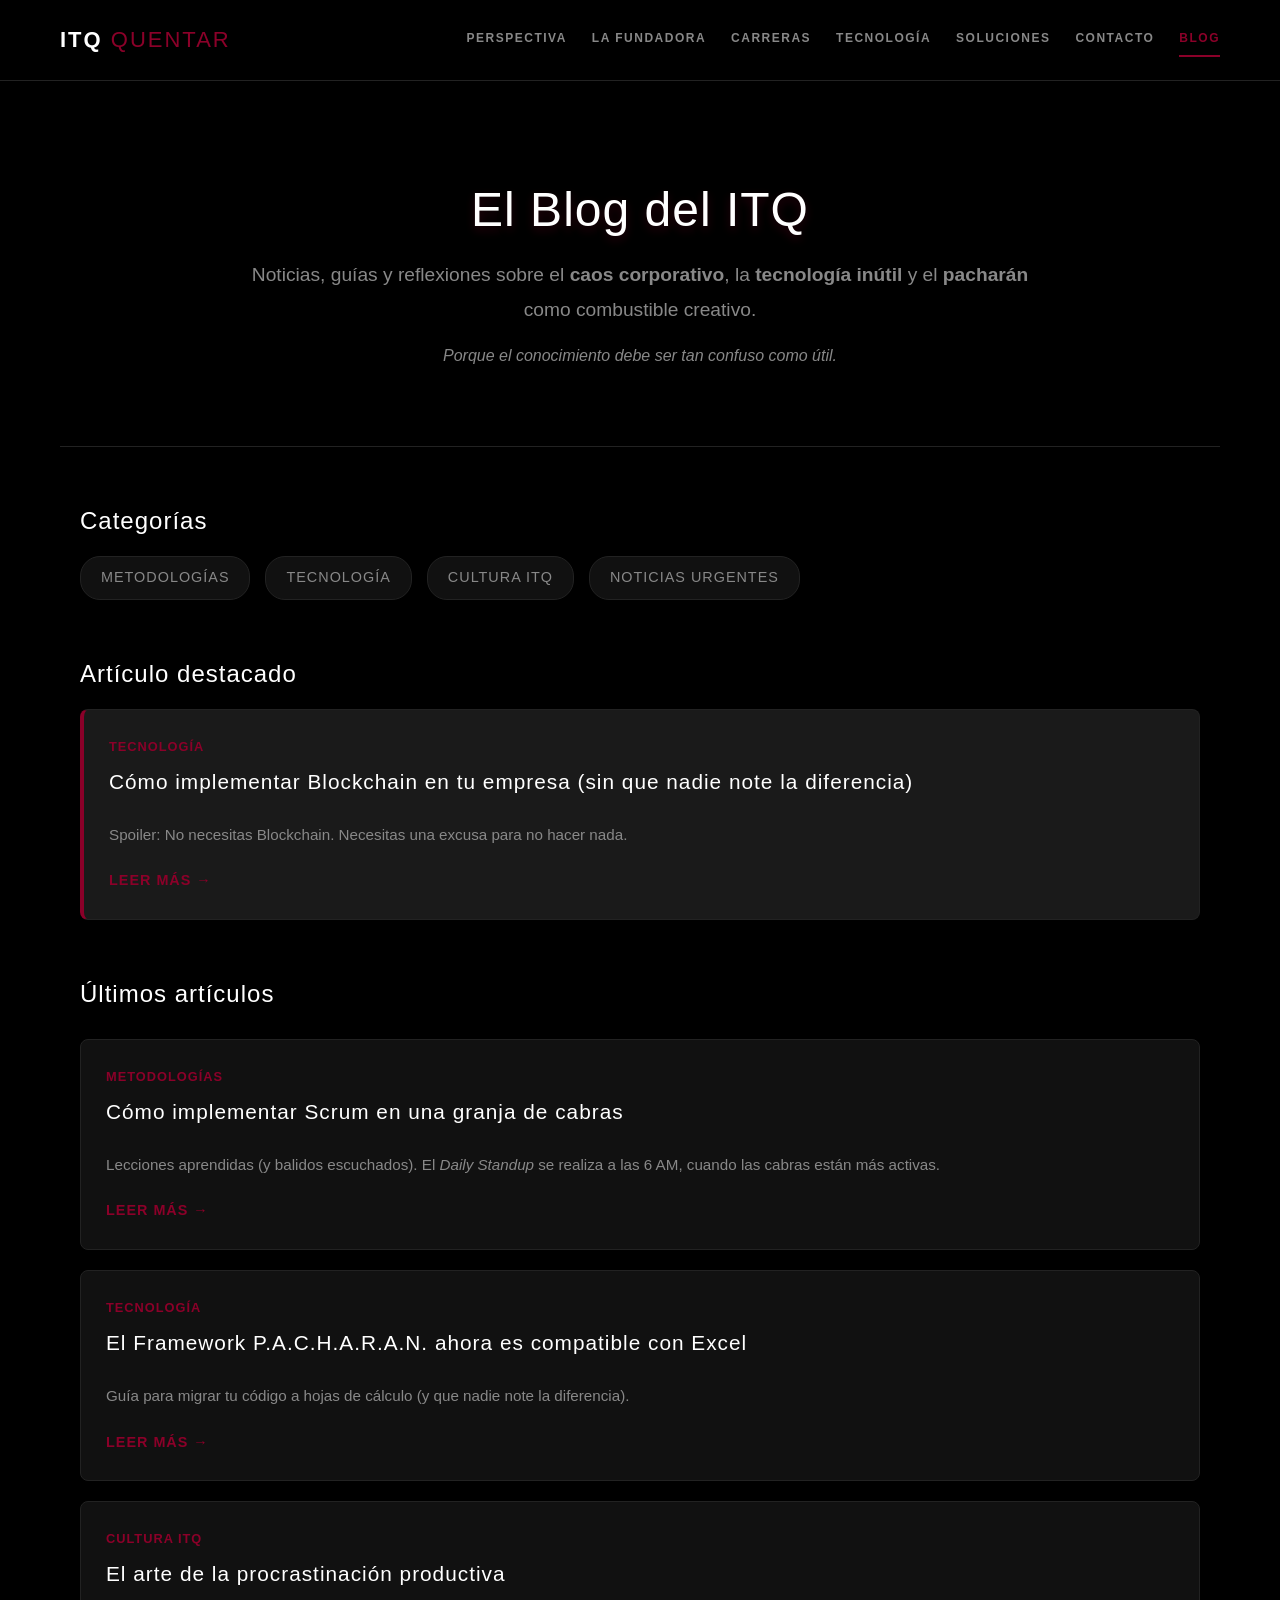
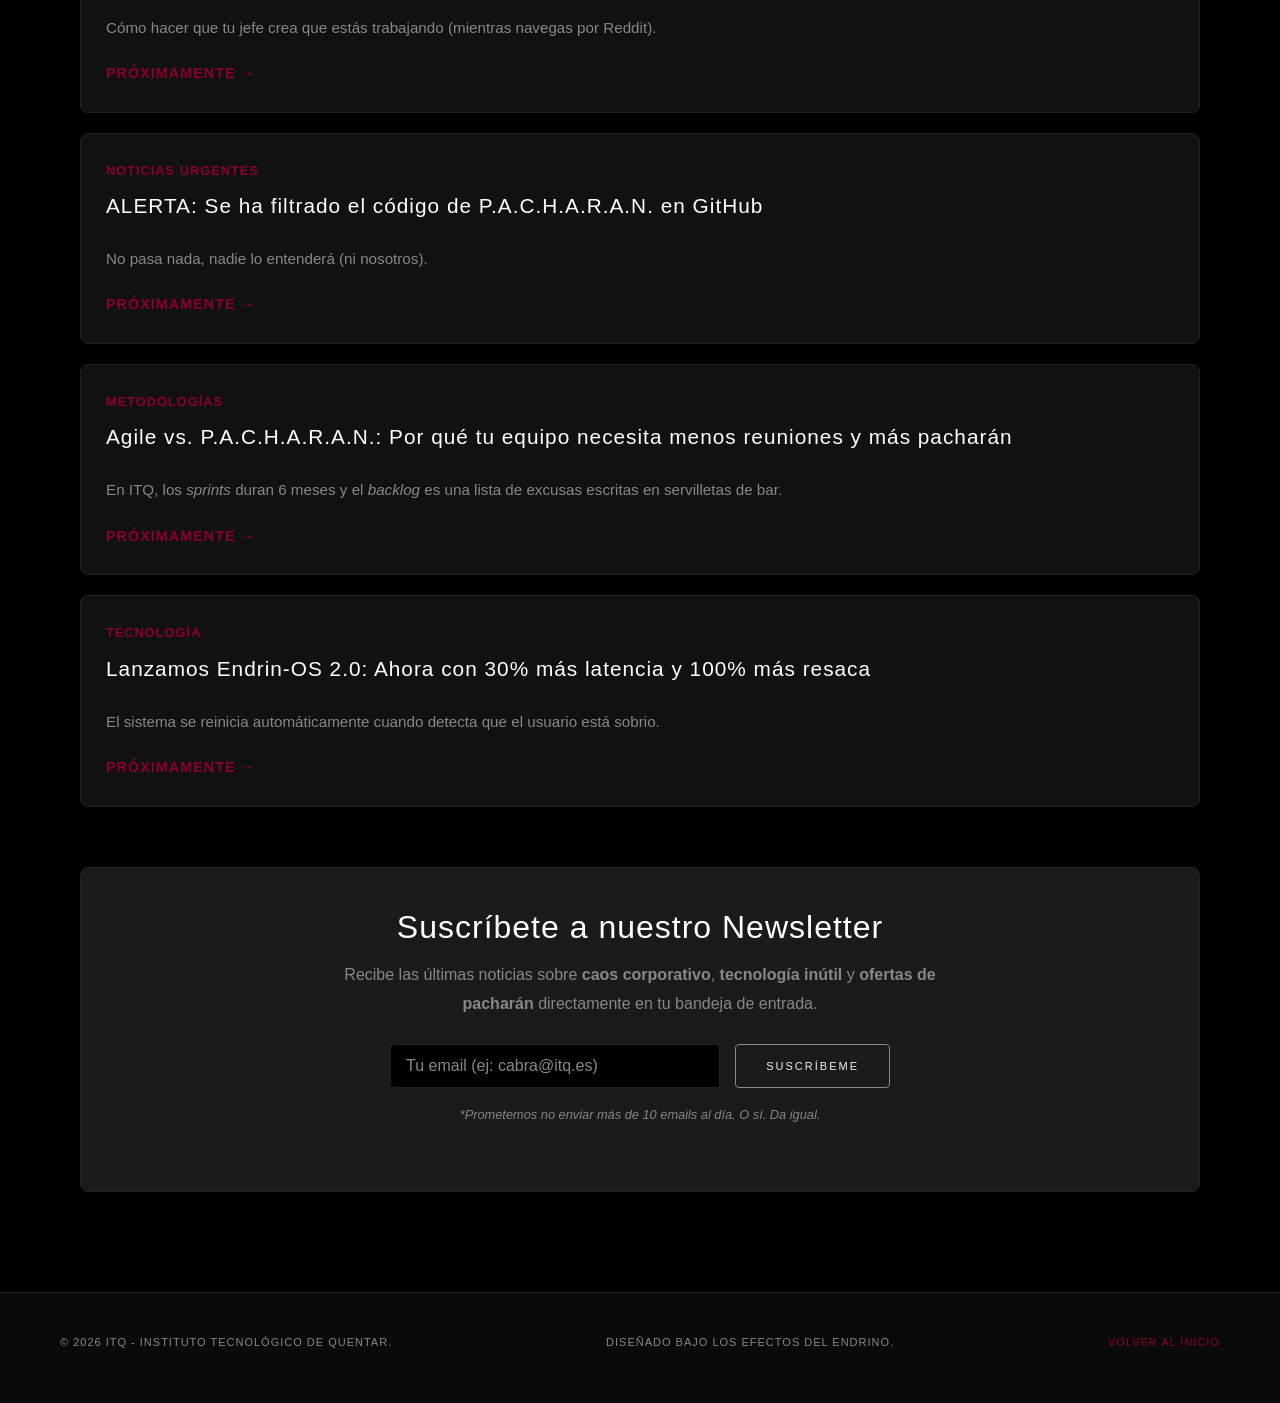
==== blog/index.html @ ee2a2b59 "v2.0: Nueva versión con blog satírico integrado - Añadida sección de blog con 3 artículos iniciales:" ====
<!DOCTYPE html>
<html lang="es">
<head>
    <meta charset="UTF-8">
    <meta name="viewport" content="width=device-width, initial-scale=1.0">
    <meta name="description" content="Blog satírico del ITQ: Noticias, guías y reflexiones sobre el caos corporativo, la tecnología inútil y el pacharán como combustible creativo.">
    <title>Blog | ITQ - Instituto Tecnológico de Quentar</title>
    <link rel="stylesheet" href="../styles/blog.css">
</head>
<body>
    <header class="blog-header">
        <a href="../index.html" class="logo">ITQ <span>Quentar</span></a>
        <nav>
            <a href="../index.html#perspectiva">Perspectiva</a>
            <a href="../index.html#fundadora">La Fundadora</a>
            <a href="../index.html#carreras">Carreras</a>
            <a href="../index.html#tecnologia">Tecnología</a>
            <a href="../index.html#soluciones">Soluciones</a>
            <a href="../index.html#contacto">Contacto</a>
            <a href="index.html" class="active">Blog</a>
        </nav>
    </header>

    <main class="blog-main">
        <div class="blog-hero">
            <h1>El Blog del ITQ</h1>
            <p>Noticias, guías y reflexiones sobre el <strong>caos corporativo</strong>, la <strong>tecnología inútil</strong> y el <strong>pacharán</strong> como combustible creativo.</p>
            <p class="hero-subtitle">Porque el conocimiento debe ser tan confuso como útil.</p>
        </div>

        <div class="blog-categories">
            <h2>Categorías</h2>
            <div class="category-tags">
                <a href="#metodologias" class="category-tag">Metodologías</a>
                <a href="#tecnologia" class="category-tag">Tecnología</a>
                <a href="#cultura" class="category-tag">Cultura ITQ</a>
                <a href="#noticias" class="category-tag">Noticias Urgentes</a>
            </div>
        </div>

        <div class="featured-article">
            <h2>Artículo destacado</h2>
            <div class="article-card featured">
                <a href="blockchain.html">
                    <div class="article-card-content">
                        <span class="category">Tecnología</span>
                        <h3>Cómo implementar Blockchain en tu empresa (sin que nadie note la diferencia)</h3>
                        <p>Spoiler: No necesitas Blockchain. Necesitas una excusa para no hacer nada.</p>
                        <span class="read-more">Leer más →</span>
                    </div>
                </a>
            </div>
        </div>

        <div class="articles-grid">
            <h2>Últimos artículos</h2>
            
            <div class="article-card">
                <a href="scrum-cabras.html">
                    <div class="article-card-content">
                        <span class="category">Metodologías</span>
                        <h3>Cómo implementar Scrum en una granja de cabras</h3>
                        <p>Lecciones aprendidas (y balidos escuchados). El <em>Daily Standup</em> se realiza a las 6 AM, cuando las cabras están más activas.</p>
                        <span class="read-more">Leer más →</span>
                    </div>
                </a>
            </div>

            <div class="article-card">
                <a href="pacharan-framework.html">
                    <div class="article-card-content">
                        <span class="category">Tecnología</span>
                        <h3>El Framework P.A.C.H.A.R.A.N. ahora es compatible con Excel</h3>
                        <p>Guía para migrar tu código a hojas de cálculo (y que nadie note la diferencia).</p>
                        <span class="read-more">Leer más →</span>
                    </div>
                </a>
            </div>

            <div class="article-card">
                <a href="#">
                    <div class="article-card-content">
                        <span class="category">Cultura ITQ</span>
                        <h3>El arte de la procrastinación productiva</h3>
                        <p>Cómo hacer que tu jefe crea que estás trabajando (mientras navegas por Reddit).</p>
                        <span class="read-more">Próximamente →</span>
                    </div>
                </a>
            </div>

            <div class="article-card">
                <a href="#">
                    <div class="article-card-content">
                        <span class="category">Noticias Urgentes</span>
                        <h3>ALERTA: Se ha filtrado el código de P.A.C.H.A.R.A.N. en GitHub</h3>
                        <p>No pasa nada, nadie lo entenderá (ni nosotros).</p>
                        <span class="read-more">Próximamente →</span>
                    </div>
                </a>
            </div>

            <div class="article-card">
                <a href="#">
                    <div class="article-card-content">
                        <span class="category">Metodologías</span>
                        <h3>Agile vs. P.A.C.H.A.R.A.N.: Por qué tu equipo necesita menos reuniones y más pacharán</h3>
                        <p>En ITQ, los <em>sprints</em> duran 6 meses y el <em>backlog</em> es una lista de excusas escritas en servilletas de bar.</p>
                        <span class="read-more">Próximamente →</span>
                    </div>
                </a>
            </div>

            <div class="article-card">
                <a href="#">
                    <div class="article-card-content">
                        <span class="category">Tecnología</span>
                        <h3>Lanzamos Endrin-OS 2.0: Ahora con 30% más latencia y 100% más resaca</h3>
                        <p>El sistema se reinicia automáticamente cuando detecta que el usuario está sobrio.</p>
                        <span class="read-more">Próximamente →</span>
                    </div>
                </a>
            </div>
        </div>

        <div class="newsletter">
            <h2>Suscríbete a nuestro Newsletter</h2>
            <p>Recibe las últimas noticias sobre <strong>caos corporativo</strong>, <strong>tecnología inútil</strong> y <strong>ofertas de pacharán</strong> directamente en tu bandeja de entrada.</p>
            <form onsubmit="event.preventDefault(); alert('¡Gracias por suscribirte! Tu email ha sido vendido a 3 empresas de spam.')">
                <input type="email" placeholder="Tu email (ej: cabra@itq.es)" required>
                <button type="submit" class="btn">Suscríbeme</button>
            </form>
            <p class="newsletter-disclaimer">*Prometemos no enviar más de 10 emails al día. O sí. Da igual.</p>
        </div>
    </main>

    <footer class="blog-footer">
        <div>&copy; 2026 ITQ - Instituto Tecnológico de Quentar.</div>
        <div>Diseñado bajo los efectos del endrino.</div>
        <div><a href="../index.html">Volver al inicio</a></div>
    </footer>
</body>
</html>
---- styles/blog.css ----
/* ============================================
   ITQ Blog Styles - Instituto Tecnológico de Quentar
   ============================================ */

/* CSS Variables */
:root {
    --pacharan-red: #8b0029;
    --bg-black: #000000;
    --bg-darker: #0a0a0a;
    --bg-card: #111111;
    --bg-light-card: #1a1a1a;
    --text-light: #f0f0f0;
    --text-muted: #888888;
    --text-bright: #ffffff;
    --border-color: #222222;
    --border-light: #333333;
    --hover-red: #a00030;
    --shadow-color: rgba(139, 0, 41, 0.3);
    --transition-speed: 0.3s;
}

/* Reset and Base */
* {
    box-sizing: border-box;
    margin: 0;
    padding: 0;
}

html {
    scroll-behavior: smooth;
}

body {
    font-family: 'Helvetica Neue', Helvetica, Arial, sans-serif;
    background-color: var(--bg-black);
    color: var(--text-light);
    line-height: 1.8;
    min-height: 100vh;
}

/* Typography */
h1, h2, h3, h4, h5, h6 {
    font-weight: 300;
    letter-spacing: 1px;
    margin-bottom: 1rem;
    line-height: 1.2;
}

h1 { font-size: 2.5rem; }
h2 { font-size: 2rem; }
h3 { font-size: 1.5rem; }
h4 { font-size: 1.2rem; }

p {
    margin-bottom: 1.5rem;
    color: var(--text-muted);
}

a {
    color: var(--pacharan-red);
    text-decoration: none;
    transition: color var(--transition-speed);
}

a:hover {
    color: var(--hover-red);
}

/* ============================================
   Header
   ============================================ */
.blog-header {
    display: flex;
    justify-content: space-between;
    align-items: center;
    padding: 20px 60px;
    position: sticky;
    top: 0;
    background: rgba(0, 0, 0, 0.95);
    z-index: 1000;
    border-bottom: 1px solid var(--border-color);
    backdrop-filter: blur(10px);
}

.logo {
    font-size: 22px;
    font-weight: 700;
    letter-spacing: 2px;
    color: #fff;
    text-transform: uppercase;
    text-decoration: none;
}

.logo span {
    color: var(--pacharan-red);
    font-weight: 300;
}

.blog-header nav {
    display: flex;
    gap: 25px;
    flex-wrap: wrap;
}

.blog-header nav a {
    color: var(--text-muted);
    font-size: 12px;
    text-transform: uppercase;
    letter-spacing: 1.5px;
    font-weight: 600;
    transition: color var(--transition-speed);
    padding: 5px 0;
    position: relative;
}

.blog-header nav a:hover {
    color: var(--pacharan-red);
}

.blog-header nav a.active {
    color: var(--pacharan-red);
    border-bottom: 2px solid var(--pacharan-red);
}

/* ============================================
   Main Content
   ============================================ */
.blog-main {
    max-width: 1200px;
    margin: 0 auto;
    padding: 40px 20px;
}

/* Blog Hero */
.blog-hero {
    text-align: center;
    padding: 60px 20px;
    border-bottom: 1px solid var(--border-color);
    margin-bottom: 60px;
}

.blog-hero h1 {
    font-size: 3rem;
    color: var(--text-bright);
    margin-bottom: 20px;
    font-weight: 200;
    text-shadow: 0px 4px 10px var(--shadow-color);
}

.blog-hero p {
    font-size: 1.2rem;
    max-width: 800px;
    margin: 0 auto 15px;
    color: var(--text-muted);
}

.hero-subtitle {
    font-style: italic;
    color: var(--text-muted);
    font-size: 1rem !important;
}

/* Categories */
.blog-categories {
    margin-bottom: 60px;
    padding: 0 20px;
}

.blog-categories h2 {
    font-size: 1.5rem;
    margin-bottom: 20px;
    color: var(--text-bright);
}

.category-tags {
    display: flex;
    gap: 15px;
    flex-wrap: wrap;
}

.category-tag {
    display: inline-block;
    padding: 8px 20px;
    background: var(--bg-card);
    border: 1px solid var(--border-color);
    border-radius: 20px;
    color: var(--text-muted);
    font-size: 0.9rem;
    text-transform: uppercase;
    letter-spacing: 1px;
    transition: all var(--transition-speed);
}

.category-tag:hover {
    background: var(--pacharan-red);
    color: var(--text-bright);
    border-color: var(--pacharan-red);
}

/* Featured Article */
.featured-article {
    margin-bottom: 60px;
    padding: 0 20px;
}

.featured-article h2 {
    font-size: 1.5rem;
    margin-bottom: 20px;
    color: var(--text-bright);
}

/* Articles Grid */
.articles-grid {
    padding: 0 20px;
    margin-bottom: 60px;
}

.articles-grid h2 {
    font-size: 1.5rem;
    margin-bottom: 30px;
    color: var(--text-bright);
}

.article-card {
    background: var(--bg-card);
    border: 1px solid var(--border-color);
    border-radius: 8px;
    padding: 25px;
    margin-bottom: 20px;
    transition: all var(--transition-speed);
}

.article-card:hover {
    border-color: var(--pacharan-red);
    box-shadow: 0 5px 20px var(--shadow-color);
    transform: translateY(-3px);
}

.article-card.featured {
    border-left: 4px solid var(--pacharan-red);
    background: var(--bg-light-card);
}

.article-card-content {
    display: flex;
    flex-direction: column;
    gap: 10px;
}

.article-card-content .category {
    font-size: 0.8rem;
    text-transform: uppercase;
    letter-spacing: 1px;
    color: var(--pacharan-red);
    font-weight: 600;
}

.article-card-content h3 {
    color: var(--text-bright);
    font-size: 1.3rem;
    line-height: 1.3;
}

.article-card-content p {
    font-size: 0.95rem;
    color: var(--text-muted);
    margin-bottom: 0;
}

.read-more {
    color: var(--pacharan-red);
    font-size: 0.9rem;
    font-weight: 600;
    text-transform: uppercase;
    letter-spacing: 1px;
    align-self: flex-start;
    margin-top: 10px;
}

/* ============================================
   Single Article Page
   ============================================ */
.blog-article {
    max-width: 800px;
    margin: 0 auto;
    padding: 0 20px;
}

.article-meta {
    display: flex;
    gap: 20px;
    margin-bottom: 20px;
    font-size: 0.9rem;
    color: var(--text-muted);
}

.article-meta .category {
    color: var(--pacharan-red);
    text-transform: uppercase;
    letter-spacing: 1px;
    font-weight: 600;
}

.article-article h1 {
    font-size: 2.2rem;
    color: var(--text-bright);
    margin-bottom: 15px;
    line-height: 1.2;
}

.subtitle {
    font-size: 1.2rem;
    color: var(--text-muted);
    font-style: italic;
    margin-bottom: 30px;
}

.article-image {
    width: 100%;
    max-height: 400px;
    object-fit: cover;
    border-radius: 8px;
    border: 1px solid var(--border-color);
    margin-bottom: 30px;
    box-shadow: 0 5px 15px var(--shadow-color);
}

.article-content {
    margin-bottom: 40px;
}

.article-content h2 {
    color: var(--text-bright);
    font-size: 1.6rem;
    margin: 30px 0 15px;
    padding-bottom: 10px;
    border-bottom: 1px solid var(--border-light);
}

.article-content h3 {
    color: var(--text-bright);
    font-size: 1.3rem;
    margin: 25px 0 10px;
}

.article-content p {
    margin-bottom: 1.5rem;
}

/* Lists */
.article-content ul,
.article-content ol {
    margin-bottom: 1.5rem;
    padding-left: 20px;
}

.article-content li {
    margin-bottom: 0.5rem;
    color: var(--text-muted);
}

.checklist li {
    position: relative;
    padding-left: 25px;
}

.checklist li::before {
    content: "✓";
    color: var(--pacharan-red);
    position: absolute;
    left: 0;
    font-weight: bold;
}

.result-list li {
    position: relative;
    padding-left: 25px;
}

.result-list li::before {
    content: "✓";
    color: #4CAF50;
    position: absolute;
    left: 0;
    font-weight: bold;
}

/* Code Blocks */
.code-block {
    background: var(--bg-darker);
    border: 1px solid var(--border-color);
    border-radius: 8px;
    padding: 20px;
    margin: 20px 0;
    overflow-x: auto;
    font-family: 'Courier New', monospace;
    font-size: 0.9rem;
    line-height: 1.6;
}

.code-block pre {
    margin: 0;
    white-space: pre-wrap;
    word-wrap: break-word;
}

.code-block code {
    color: #e0e0e0;
}

/* Excel Table */
.excel-table {
    width: 100%;
    border-collapse: collapse;
    margin: 15px 0;
    font-family: 'Courier New', monospace;
}

.excel-table th,
.excel-table td {
    border: 1px solid var(--border-color);
    padding: 8px 12px;
    text-align: left;
}

.excel-table th {
    background: var(--bg-light-card);
    color: var(--text-bright);
    font-weight: 600;
}

.excel-table td {
    color: var(--text-muted);
}

/* Alert Box */
.alert {
    background: rgba(139, 0, 41, 0.1);
    border-left: 4px solid var(--pacharan-red);
    padding: 15px;
    margin: 20px 0;
    border-radius: 0 8px 8px 0;
    font-size: 0.95rem;
}

.alert strong {
    color: var(--pacharan-red);
}

/* Testimonial */
.testimonial {
    background: var(--bg-light-card);
    border-left: 4px solid var(--pacharan-red);
    padding: 20px;
    margin: 30px 0;
    border-radius: 0 8px 8px 0;
    font-style: italic;
    color: var(--text-muted);
}

.testimonial p {
    margin-bottom: 10px;
}

.testimonial footer {
    font-style: normal;
    font-size: 0.9rem;
    color: var(--text-muted);
    text-align: right;
}

/* Tags */
.article-tags {
    display: flex;
    gap: 10px;
    flex-wrap: wrap;
    margin: 30px 0;
}

.tag {
    display: inline-block;
    padding: 5px 12px;
    background: var(--bg-card);
    border: 1px solid var(--border-color);
    border-radius: 15px;
    color: var(--text-muted);
    font-size: 0.8rem;
    text-transform: uppercase;
    letter-spacing: 0.5px;
    transition: all var(--transition-speed);
}

.tag:hover {
    background: var(--pacharan-red);
    color: var(--text-bright);
    border-color: var(--pacharan-red);
}

/* Article Actions */
.article-actions {
    display: flex;
    gap: 15px;
    margin: 30px 0;
    padding: 20px 0;
    border-top: 1px solid var(--border-color);
    border-bottom: 1px solid var(--border-color);
}

/* Related Articles */
.related-articles {
    margin-top: 50px;
    padding-top: 30px;
    border-top: 1px solid var(--border-color);
}

.related-articles h3 {
    color: var(--text-bright);
    margin-bottom: 20px;
    font-size: 1.3rem;
}

/* ============================================
   Special Components
   ============================================ */

/* Team Grid */
.team-grid {
    display: grid;
    grid-template-columns: repeat(auto-fit, minmax(250px, 1fr));
    gap: 20px;
    margin: 25px 0;
}

.team-role {
    background: var(--bg-light-card);
    border: 1px solid var(--border-color);
    border-radius: 8px;
    padding: 20px;
    text-align: center;
}

.team-role h3 {
    color: var(--pacharan-red);
    margin-bottom: 10px;
    font-size: 1.2rem;
}

/* Event Card */
.event-card {
    background: var(--bg-light-card);
    border-left: 4px solid var(--pacharan-red);
    padding: 20px;
    margin: 20px 0;
    border-radius: 0 8px 8px 0;
}

.event-card h3 {
    color: var(--text-bright);
    margin-bottom: 10px;
}

.event-card p {
    margin-bottom: 5px;
}

/* Metrics Grid */
.metrics-grid {
    display: grid;
    grid-template-columns: repeat(auto-fit, minmax(200px, 1fr));
    gap: 20px;
    margin: 25px 0;
}

.metric {
    background: var(--bg-light-card);
    border: 1px solid var(--border-color);
    border-radius: 8px;
    padding: 20px;
    text-align: center;
}

.metric-value {
    display: block;
    font-size: 2.5rem;
    font-weight: 700;
    color: var(--pacharan-red);
    margin-bottom: 5px;
}

.metric-label {
    font-size: 0.9rem;
    color: var(--text-muted);
}

/* Step */
.step {
    background: var(--bg-light-card);
    border-left: 4px solid var(--pacharan-red);
    padding: 20px;
    margin: 20px 0;
    border-radius: 0 8px 8px 0;
}

.step h3 {
    color: var(--text-bright);
    margin-bottom: 10px;
}

/* Requirements Box */
.requirements-box {
    background: var(--bg-light-card);
    border: 1px solid var(--border-color);
    border-radius: 8px;
    padding: 20px;
    margin: 20px 0;
}

.requirements-box p {
    margin-bottom: 8px;
}

.requirements-box strong {
    color: var(--text-bright);
}

/* Benefits Grid */
.benefits-grid {
    display: grid;
    grid-template-columns: repeat(auto-fit, minmax(250px, 1fr));
    gap: 20px;
    margin: 25px 0;
}

.benefit {
    display: flex;
    align-items: flex-start;
    gap: 15px;
    padding: 15px;
    background: var(--bg-light-card);
    border-radius: 8px;
    border: 1px solid var(--border-color);
}

.benefit-icon {
    font-size: 1.5rem;
}

.benefit p {
    margin-bottom: 0;
    flex: 1;
}

/* Newsletter */
.newsletter {
    background: var(--bg-light-card);
    border: 1px solid var(--border-color);
    border-radius: 8px;
    padding: 40px;
    text-align: center;
    margin: 60px 20px;
}

.newsletter h2 {
    color: var(--text-bright);
    margin-bottom: 15px;
}

.newsletter p {
    max-width: 600px;
    margin: 0 auto 25px;
}

.newsletter form {
    display: flex;
    gap: 15px;
    max-width: 500px;
    margin: 0 auto;
    flex-wrap: wrap;
    justify-content: center;
}

.newsletter input {
    flex: 1;
    min-width: 250px;
    padding: 12px 15px;
    background: var(--bg-black);
    border: 1px solid var(--border-color);
    border-radius: 4px;
    color: var(--text-light);
    font-family: inherit;
    font-size: 1rem;
}

.newsletter input::placeholder {
    color: var(--text-muted);
}

.newsletter input:focus {
    outline: none;
    border-color: var(--pacharan-red);
}

.newsletter-disclaimer {
    font-size: 0.8rem !important;
    color: var(--text-muted) !important;
    margin-top: 15px !important;
    font-style: italic;
}

/* ============================================
   Buttons
   ============================================ */
.btn {
    display: inline-block;
    padding: 12px 30px;
    border: 1px solid var(--text-muted);
    color: var(--text-light);
    text-decoration: none;
    text-transform: uppercase;
    font-size: 11px;
    letter-spacing: 2px;
    transition: all var(--transition-speed);
    background: transparent;
    cursor: pointer;
    border-radius: 4px;
}

.btn:hover {
    background: var(--pacharan-red);
    color: #fff;
    border-color: var(--pacharan-red);
}

/* ============================================
   Footer
   ============================================ */
.blog-footer {
    padding: 40px 60px;
    background: var(--bg-darker);
    display: flex;
    justify-content: space-between;
    align-items: center;
    flex-wrap: wrap;
    font-size: 11px;
    color: var(--text-muted);
    text-transform: uppercase;
    letter-spacing: 1px;
    border-top: 1px solid var(--border-color);
}

.blog-footer div {
    margin-bottom: 10px;
}

.blog-footer a {
    color: var(--pacharan-red);
}

.blog-footer a:hover {
    color: var(--hover-red);
}

/* ============================================
   Responsive Design
   ============================================ */
@media (max-width: 768px) {
    .blog-header {
        padding: 15px 20px;
        flex-direction: column;
        gap: 15px;
    }

    .blog-header nav {
        gap: 15px;
        justify-content: center;
    }

    .blog-hero h1 {
        font-size: 2rem;
    }

    .blog-hero p {
        font-size: 1rem;
    }

    .blog-main {
        padding: 20px 15px;
    }

    .blog-footer {
        padding: 20px;
        flex-direction: column;
        text-align: center;
        gap: 10px;
    }

    .newsletter form {
        flex-direction: column;
    }

    .newsletter input {
        min-width: 100%;
    }

    .article-actions {
        flex-direction: column;
    }

    .article-actions .btn {
        width: 100%;
        text-align: center;
    }
}

@media (max-width: 480px) {
    .blog-hero h1 {
        font-size: 1.8rem;
    }

    .article-card-content h3 {
        font-size: 1.1rem;
    }

    .article-content h2 {
        font-size: 1.4rem;
    }

    .article-content h1 {
        font-size: 1.8rem;
    }
}

/* ============================================
   Animations
   ============================================ */
@keyframes fadeIn {
    from { opacity: 0; transform: translateY(20px); }
    to { opacity: 1; transform: translateY(0); }
}

.article-card {
    animation: fadeIn 0.5s ease-out;
}

.article-card:nth-child(1) { animation-delay: 0.1s; }
.article-card:nth-child(2) { animation-delay: 0.2s; }
.article-card:nth-child(3) { animation-delay: 0.3s; }
.article-card:nth-child(4) { animation-delay: 0.4s; }
.article-card:nth-child(5) { animation-delay: 0.5s; }
.article-card:nth-child(6) { animation-delay: 0.6s; }
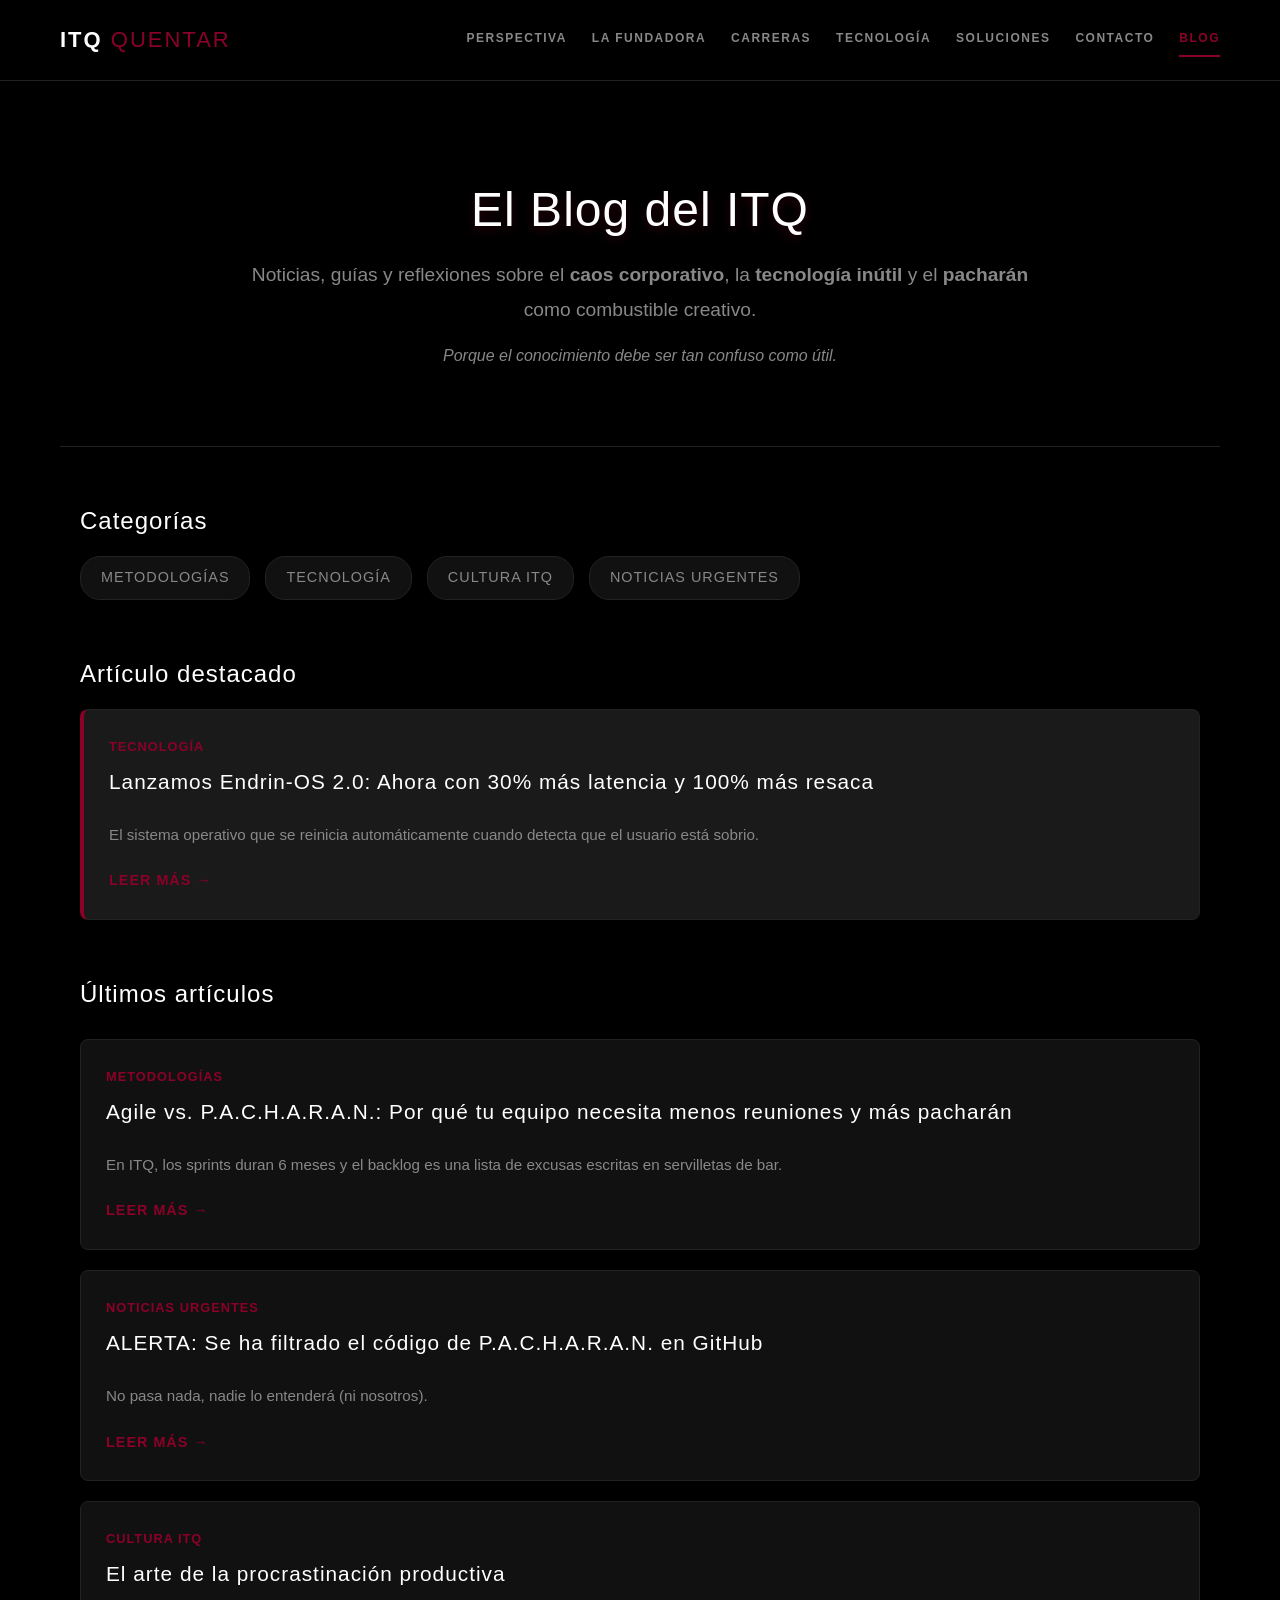
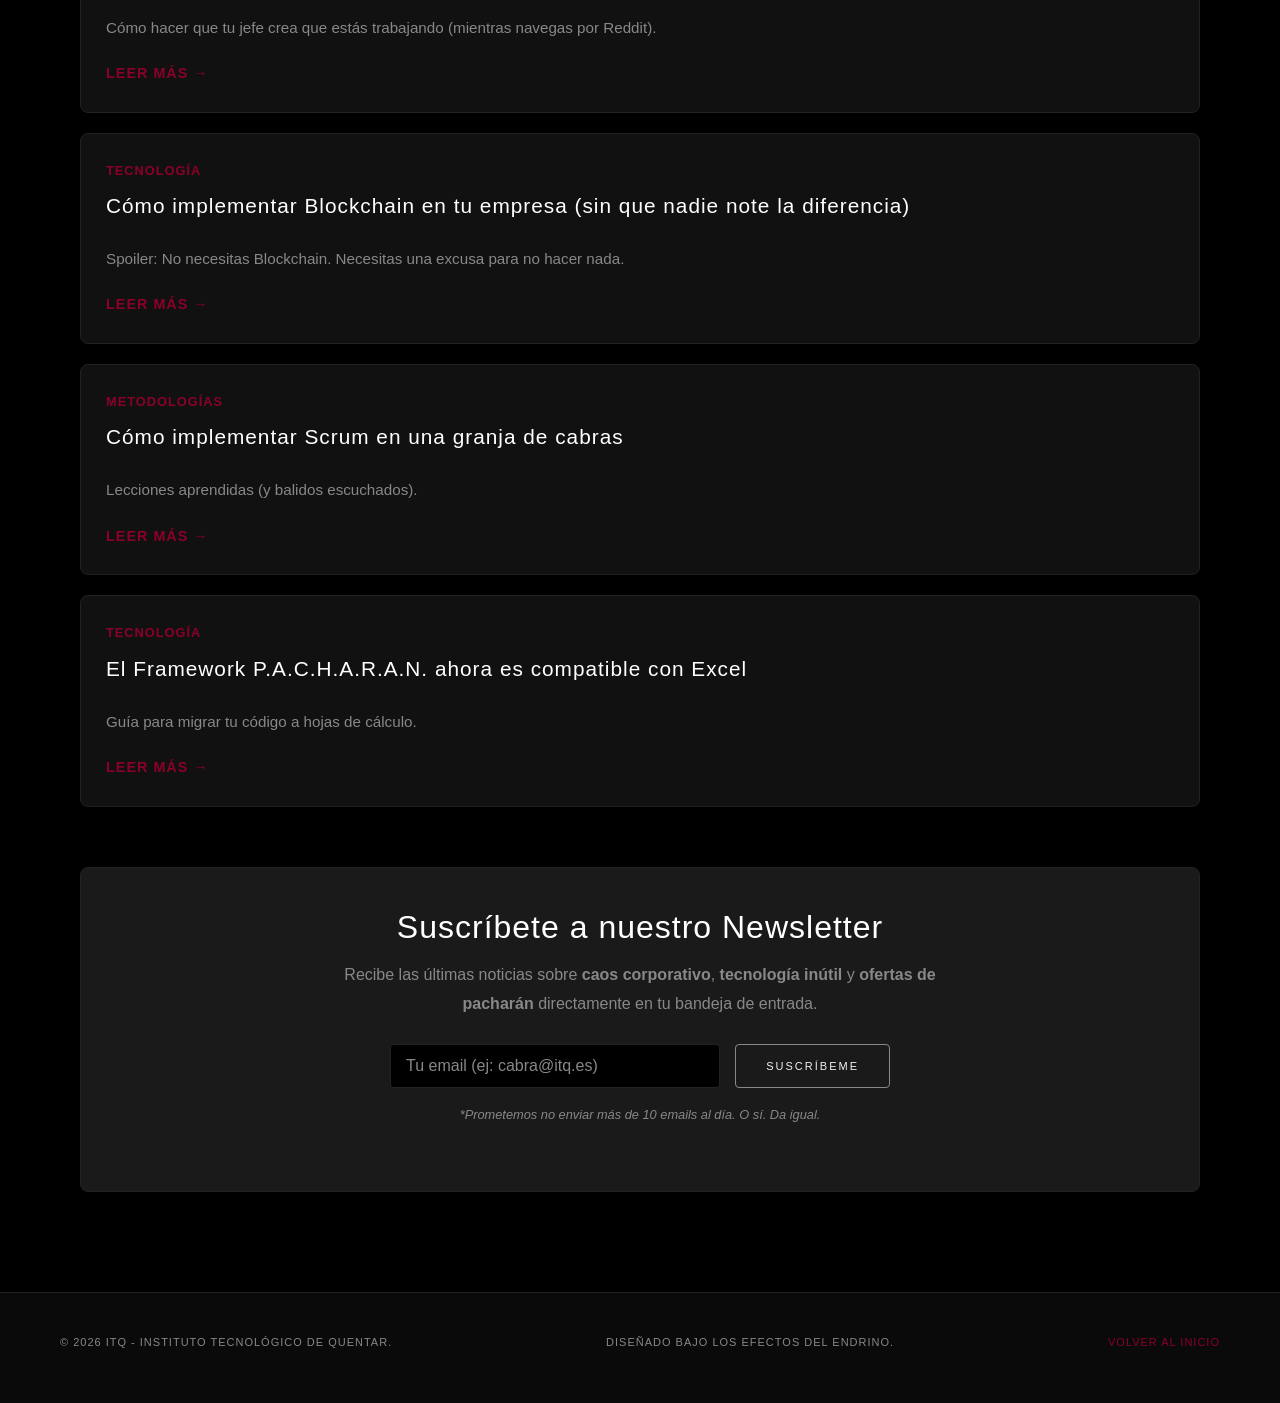
==== commit 746444cc: "Añade 4 nuevos artículos al blog ITQ - El arte de la procrastinación productiva - ALERTA: Se ha filt" ====
--- a/blog/index.html
+++ b/blog/index.html
@@ -6,6 +6,7 @@
     <meta name="description" content="Blog satírico del ITQ: Noticias, guías y reflexiones sobre el caos corporativo, la tecnología inútil y el pacharán como combustible creativo.">
     <title>Blog | ITQ - Instituto Tecnológico de Quentar</title>
     <link rel="stylesheet" href="../styles/blog.css">
+    <link rel="icon" type="image/svg+xml" href="../favicon.svg">
 </head>
 <body>
     <header class="blog-header">
@@ -41,11 +42,11 @@
         <div class="featured-article">
             <h2>Artículo destacado</h2>
             <div class="article-card featured">
-                <a href="blockchain.html">
+                <a href="endrin-os-2.html">
                     <div class="article-card-content">
                         <span class="category">Tecnología</span>
-                        <h3>Cómo implementar Blockchain en tu empresa (sin que nadie note la diferencia)</h3>
-                        <p>Spoiler: No necesitas Blockchain. Necesitas una excusa para no hacer nada.</p>
+                        <h3>Lanzamos Endrin-OS 2.0: Ahora con 30% más latencia y 100% más resaca</h3>
+                        <p>El sistema operativo que se reinicia automáticamente cuando detecta que el usuario está sobrio.</p>
                         <span class="read-more">Leer más →</span>
                     </div>
                 </a>
@@ -56,11 +57,55 @@
             <h2>Últimos artículos</h2>
             
             <div class="article-card">
+                <a href="agile-vs-pacharan.html">
+                    <div class="article-card-content">
+                        <span class="category">Metodologías</span>
+                        <h3>Agile vs. P.A.C.H.A.R.A.N.: Por qué tu equipo necesita menos reuniones y más pacharán</h3>
+                        <p>En ITQ, los sprints duran 6 meses y el backlog es una lista de excusas escritas en servilletas de bar.</p>
+                        <span class="read-more">Leer más →</span>
+                    </div>
+                </a>
+            </div>
+
+            <div class="article-card">
+                <a href="alerta-codigo-filtrado.html">
+                    <div class="article-card-content">
+                        <span class="category">Noticias Urgentes</span>
+                        <h3>ALERTA: Se ha filtrado el código de P.A.C.H.A.R.A.N. en GitHub</h3>
+                        <p>No pasa nada, nadie lo entenderá (ni nosotros).</p>
+                        <span class="read-more">Leer más →</span>
+                    </div>
+                </a>
+            </div>
+
+            <div class="article-card">
+                <a href="procrastinacion-productiva.html">
+                    <div class="article-card-content">
+                        <span class="category">Cultura ITQ</span>
+                        <h3>El arte de la procrastinación productiva</h3>
+                        <p>Cómo hacer que tu jefe crea que estás trabajando (mientras navegas por Reddit).</p>
+                        <span class="read-more">Leer más →</span>
+                    </div>
+                </a>
+            </div>
+
+            <div class="article-card">
+                <a href="blockchain.html">
+                    <div class="article-card-content">
+                        <span class="category">Tecnología</span>
+                        <h3>Cómo implementar Blockchain en tu empresa (sin que nadie note la diferencia)</h3>
+                        <p>Spoiler: No necesitas Blockchain. Necesitas una excusa para no hacer nada.</p>
+                        <span class="read-more">Leer más →</span>
+                    </div>
+                </a>
+            </div>
+
+            <div class="article-card">
                 <a href="scrum-cabras.html">
                     <div class="article-card-content">
                         <span class="category">Metodologías</span>
                         <h3>Cómo implementar Scrum en una granja de cabras</h3>
-                        <p>Lecciones aprendidas (y balidos escuchados). El <em>Daily Standup</em> se realiza a las 6 AM, cuando las cabras están más activas.</p>
+                        <p>Lecciones aprendidas (y balidos escuchados).</p>
                         <span class="read-more">Leer más →</span>
                     </div>
                 </a>
@@ -71,52 +116,8 @@
                     <div class="article-card-content">
                         <span class="category">Tecnología</span>
                         <h3>El Framework P.A.C.H.A.R.A.N. ahora es compatible con Excel</h3>
-                        <p>Guía para migrar tu código a hojas de cálculo (y que nadie note la diferencia).</p>
+                        <p>Guía para migrar tu código a hojas de cálculo.</p>
                         <span class="read-more">Leer más →</span>
-                    </div>
-                </a>
-            </div>
-
-            <div class="article-card">
-                <a href="#">
-                    <div class="article-card-content">
-                        <span class="category">Cultura ITQ</span>
-                        <h3>El arte de la procrastinación productiva</h3>
-                        <p>Cómo hacer que tu jefe crea que estás trabajando (mientras navegas por Reddit).</p>
-                        <span class="read-more">Próximamente →</span>
-                    </div>
-                </a>
-            </div>
-
-            <div class="article-card">
-                <a href="#">
-                    <div class="article-card-content">
-                        <span class="category">Noticias Urgentes</span>
-                        <h3>ALERTA: Se ha filtrado el código de P.A.C.H.A.R.A.N. en GitHub</h3>
-                        <p>No pasa nada, nadie lo entenderá (ni nosotros).</p>
-                        <span class="read-more">Próximamente →</span>
-                    </div>
-                </a>
-            </div>
-
-            <div class="article-card">
-                <a href="#">
-                    <div class="article-card-content">
-                        <span class="category">Metodologías</span>
-                        <h3>Agile vs. P.A.C.H.A.R.A.N.: Por qué tu equipo necesita menos reuniones y más pacharán</h3>
-                        <p>En ITQ, los <em>sprints</em> duran 6 meses y el <em>backlog</em> es una lista de excusas escritas en servilletas de bar.</p>
-                        <span class="read-more">Próximamente →</span>
-                    </div>
-                </a>
-            </div>
-
-            <div class="article-card">
-                <a href="#">
-                    <div class="article-card-content">
-                        <span class="category">Tecnología</span>
-                        <h3>Lanzamos Endrin-OS 2.0: Ahora con 30% más latencia y 100% más resaca</h3>
-                        <p>El sistema se reinicia automáticamente cuando detecta que el usuario está sobrio.</p>
-                        <span class="read-more">Próximamente →</span>
                     </div>
                 </a>
             </div>
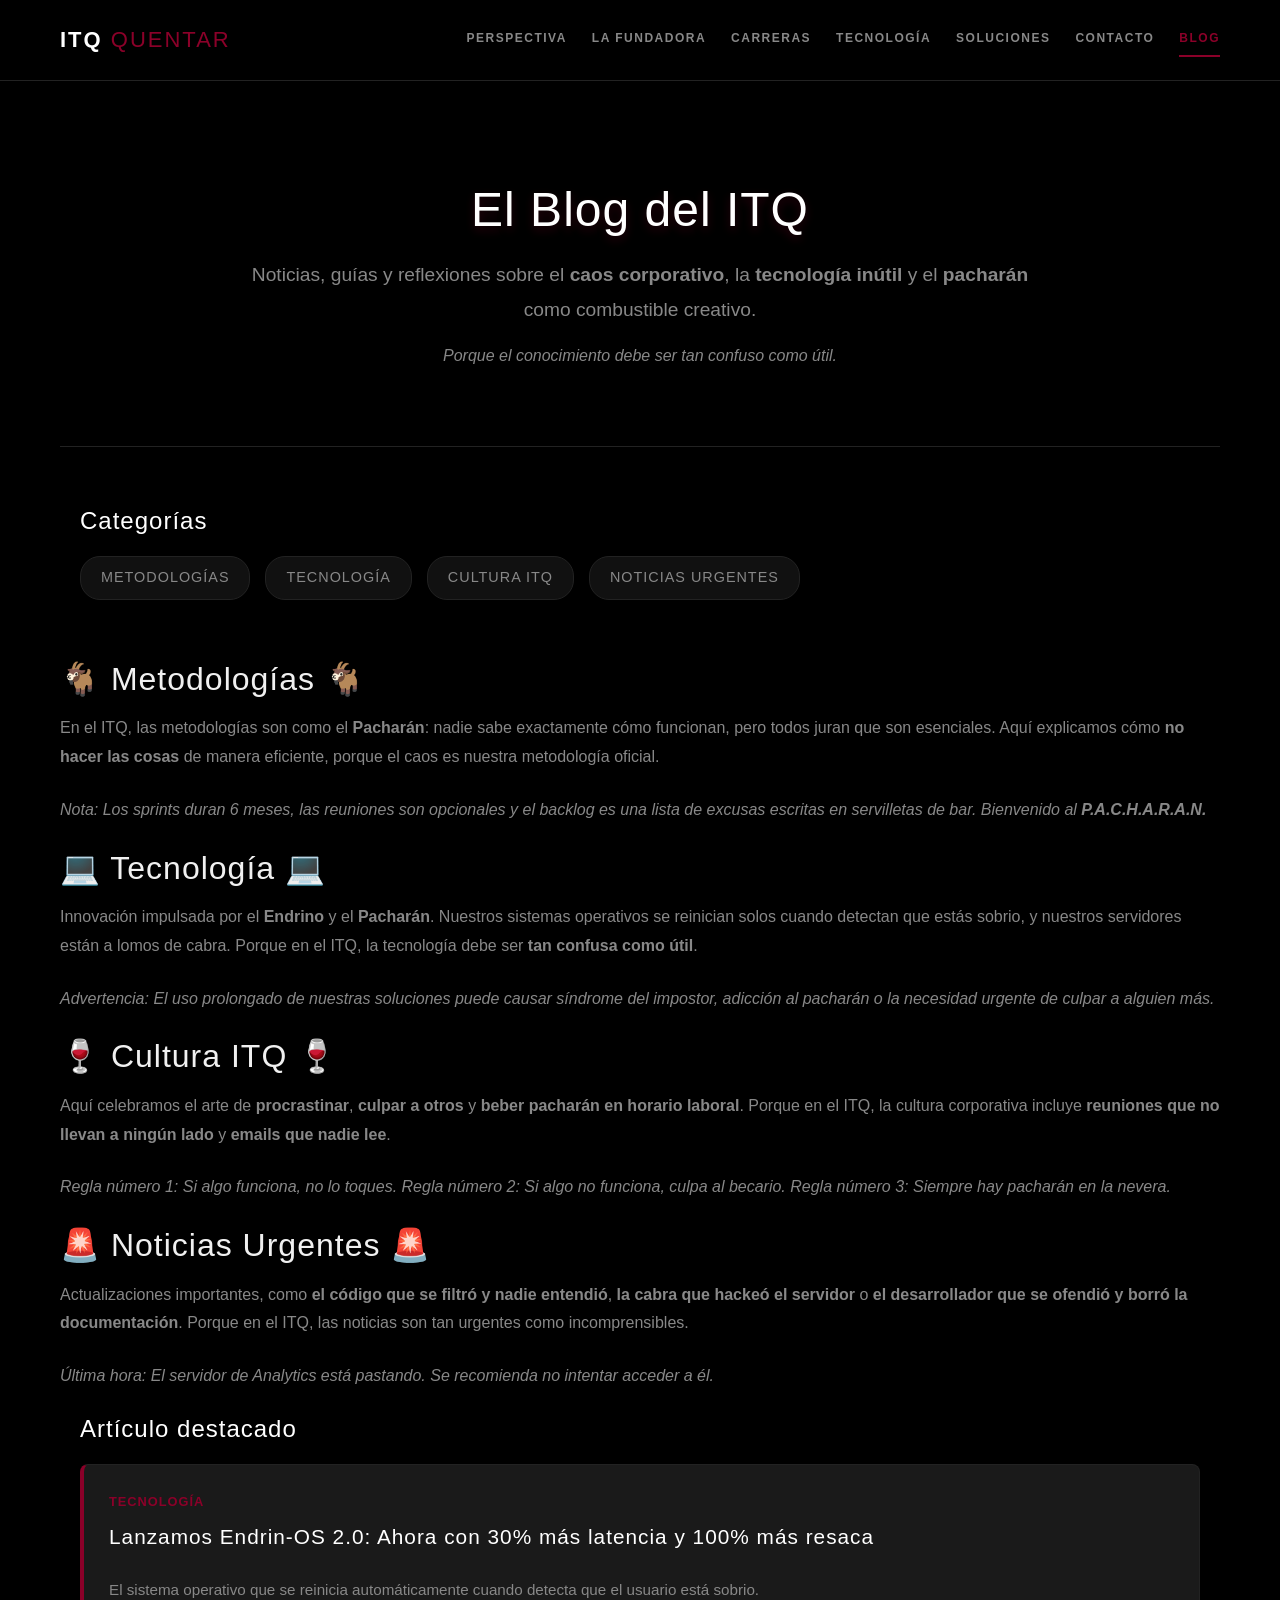
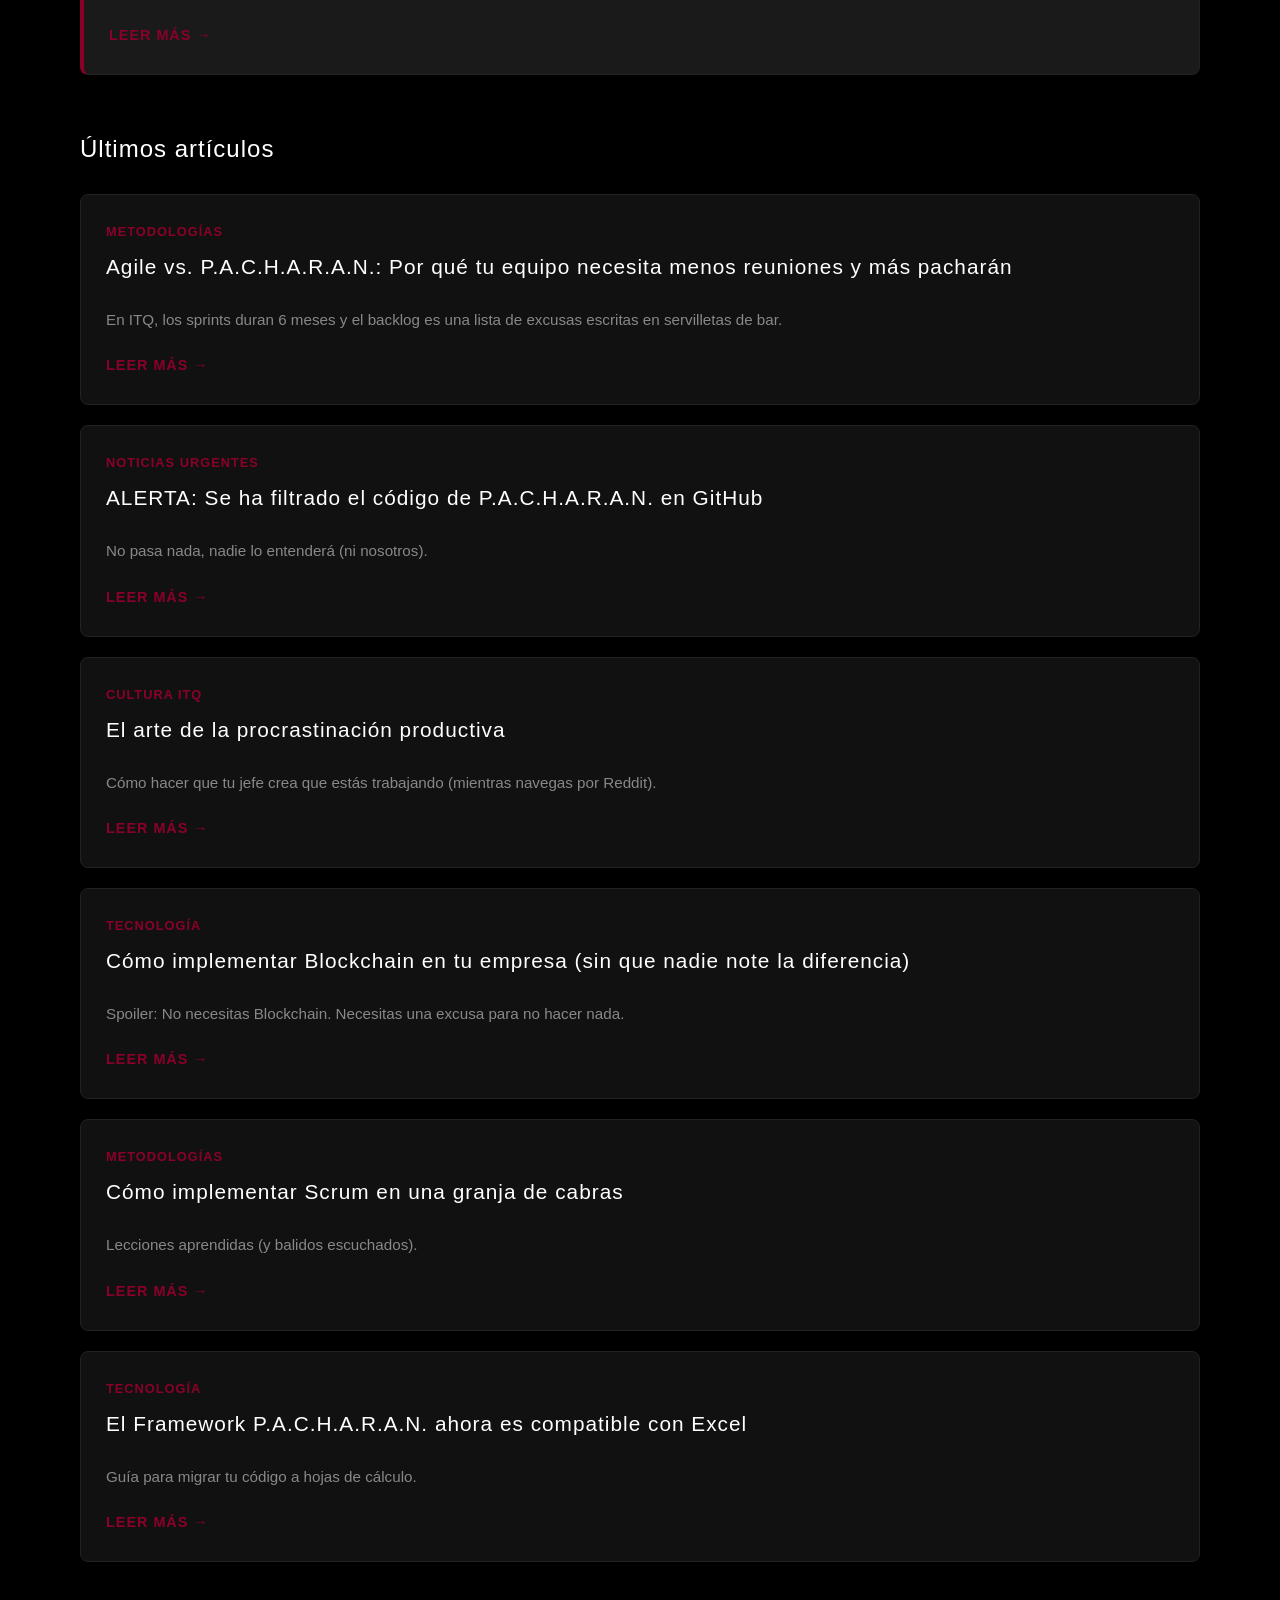
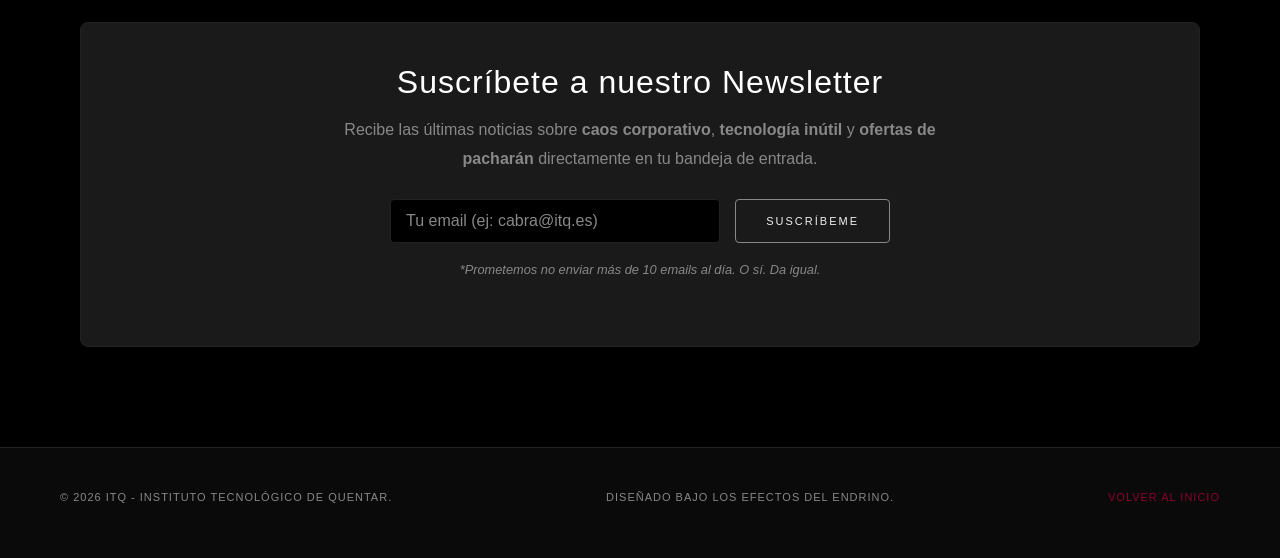
==== commit e60affa8: "Añadir secciones de categorías (Metodologías, Tecnología, Cultura ITQ, Noticias Urgentes) con estilo" ====
--- a/blog/index.html
+++ b/blog/index.html
@@ -38,6 +38,30 @@
                 <a href="#noticias" class="category-tag">Noticias Urgentes</a>
             </div>
         </div>
+
+        <section id="metodologias" class="section">
+            <h2>🐐 Metodologías 🐐</h2>
+            <p>En el ITQ, las metodologías son como el <strong>Pacharán</strong>: nadie sabe exactamente cómo funcionan, pero todos juran que son esenciales. Aquí explicamos cómo <strong>no hacer las cosas</strong> de manera eficiente, porque el caos es nuestra metodología oficial.</p>
+            <p><em>Nota: Los sprints duran 6 meses, las reuniones son opcionales y el backlog es una lista de excusas escritas en servilletas de bar. Bienvenido al <strong>P.A.C.H.A.R.A.N.</strong></em></p>
+        </section>
+
+        <section id="tecnologia" class="section">
+            <h2>💻 Tecnología 💻</h2>
+            <p>Innovación impulsada por el <strong>Endrino</strong> y el <strong>Pacharán</strong>. Nuestros sistemas operativos se reinician solos cuando detectan que estás sobrio, y nuestros servidores están a lomos de cabra. Porque en el ITQ, la tecnología debe ser <strong>tan confusa como útil</strong>.</p>
+            <p><em>Advertencia: El uso prolongado de nuestras soluciones puede causar síndrome del impostor, adicción al pacharán o la necesidad urgente de culpar a alguien más.</em></p>
+        </section>
+
+        <section id="cultura" class="section">
+            <h2>🍷 Cultura ITQ 🍷</h2>
+            <p>Aquí celebramos el arte de <strong>procrastinar</strong>, <strong>culpar a otros</strong> y <strong>beber pacharán en horario laboral</strong>. Porque en el ITQ, la cultura corporativa incluye <strong>reuniones que no llevan a ningún lado</strong> y <strong>emails que nadie lee</strong>.</p>
+            <p><em>Regla número 1: Si algo funciona, no lo toques. Regla número 2: Si algo no funciona, culpa al becario. Regla número 3: Siempre hay pacharán en la nevera.</em></p>
+        </section>
+
+        <section id="noticias" class="section">
+            <h2>🚨 Noticias Urgentes 🚨</h2>
+            <p>Actualizaciones importantes, como <strong>el código que se filtró y nadie entendió</strong>, <strong>la cabra que hackeó el servidor</strong> o <strong>el desarrollador que se ofendió y borró la documentación</strong>. Porque en el ITQ, las noticias son tan urgentes como incomprensibles.</p>
+            <p><em>Última hora: El servidor de Analytics está pastando. Se recomienda no intentar acceder a él.</em></p>
+        </section>
 
         <div class="featured-article">
             <h2>Artículo destacado</h2>
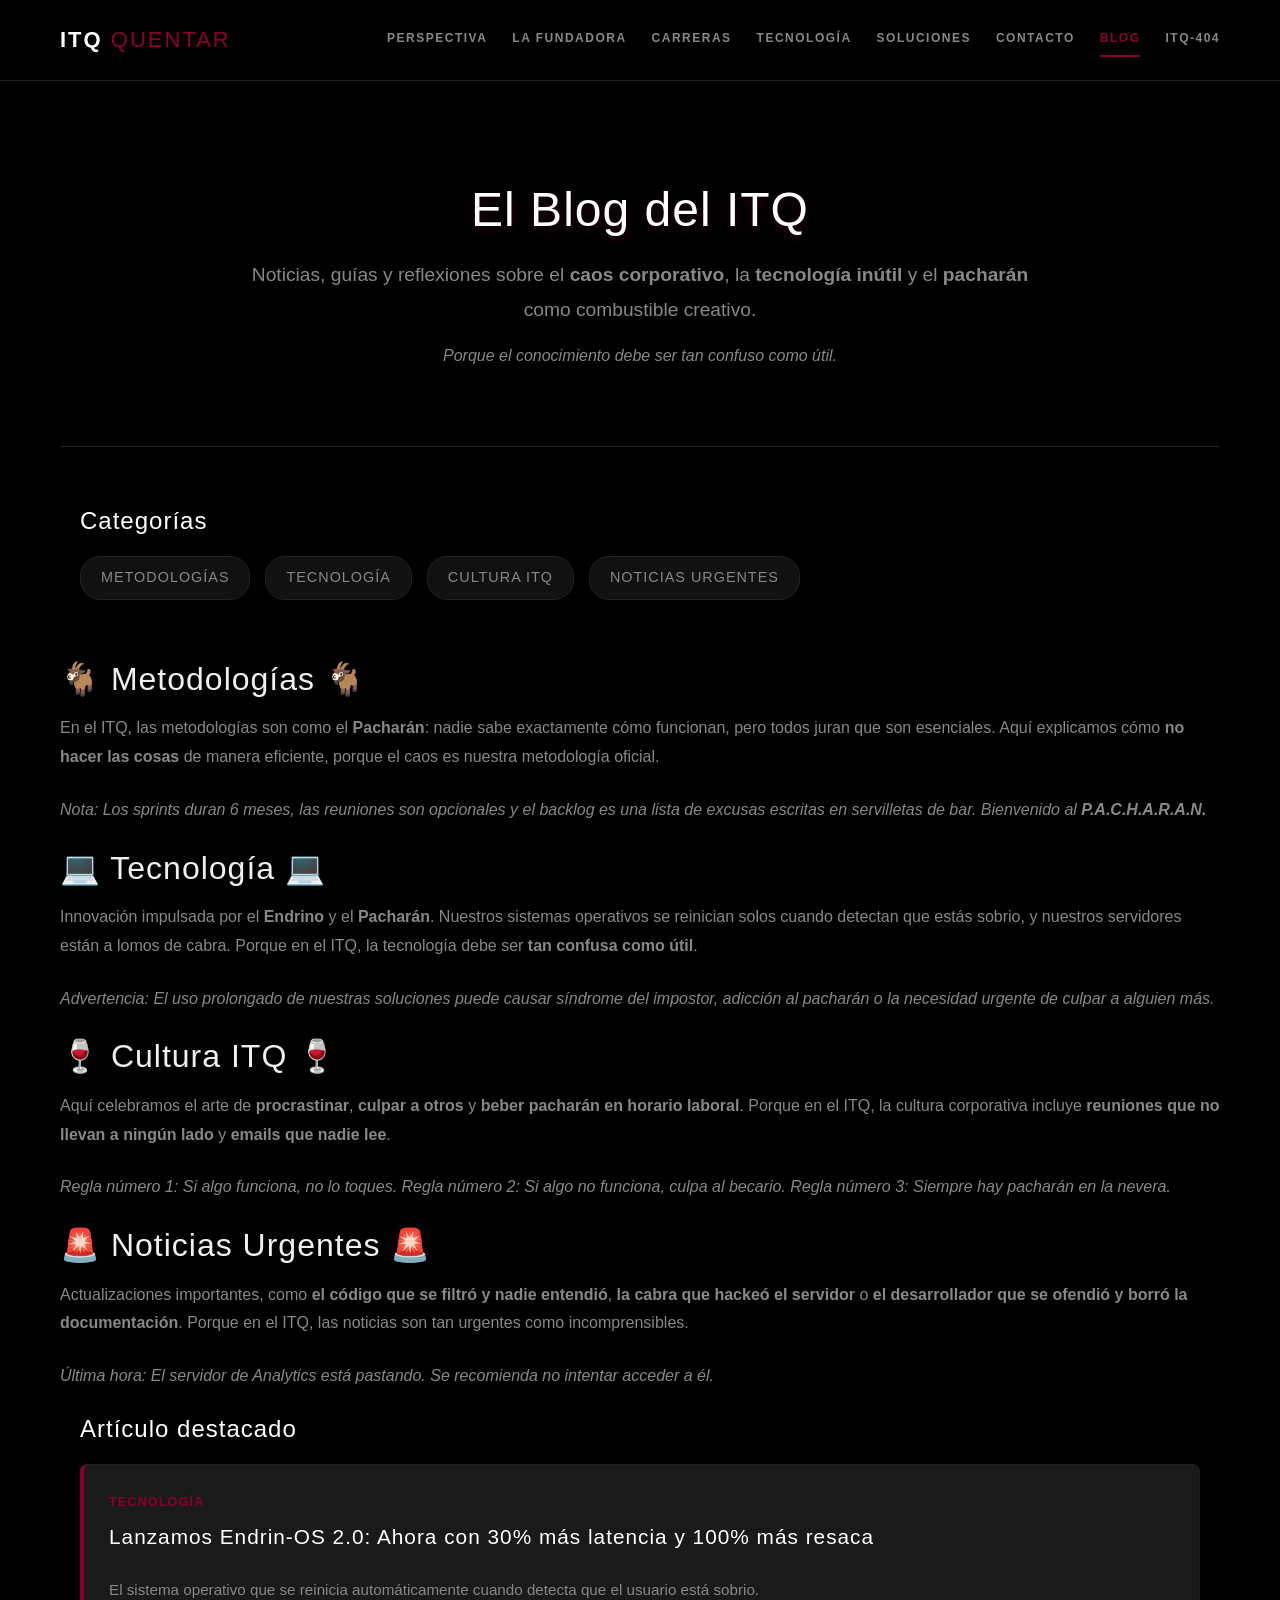
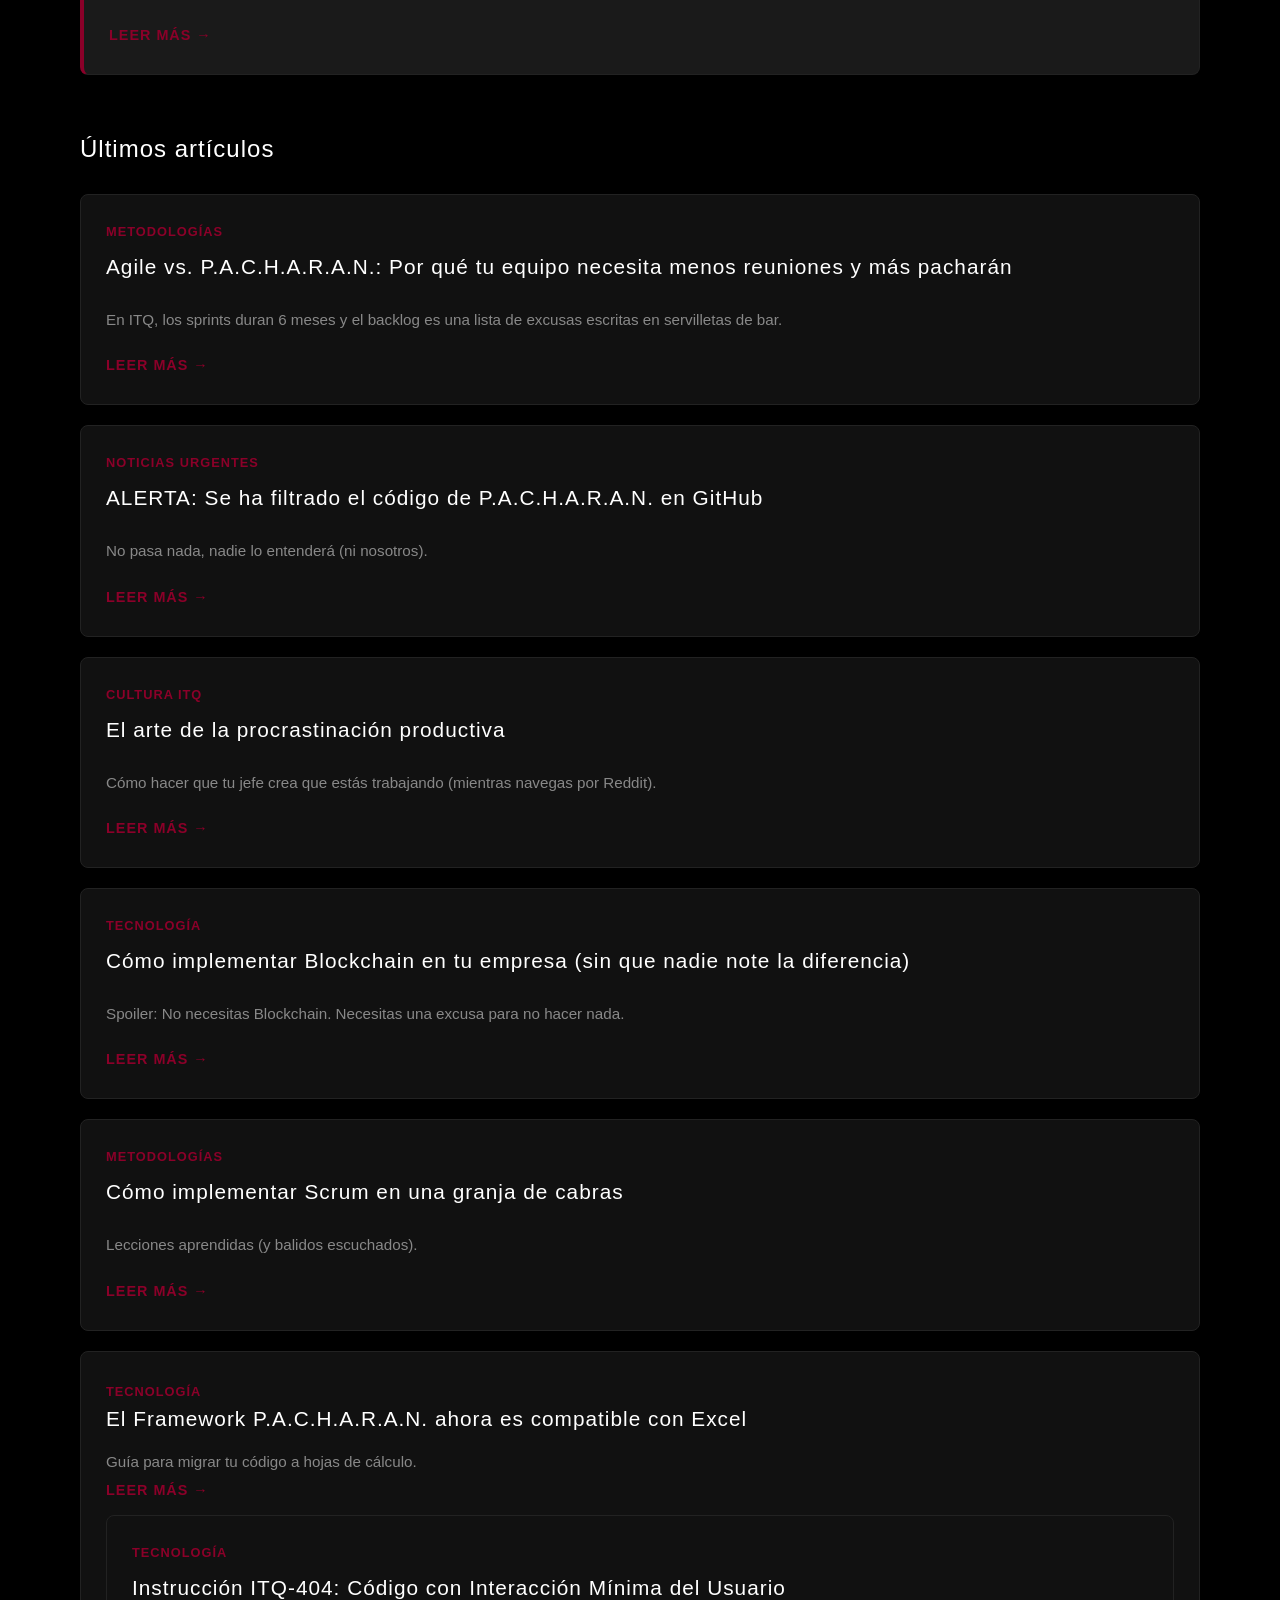
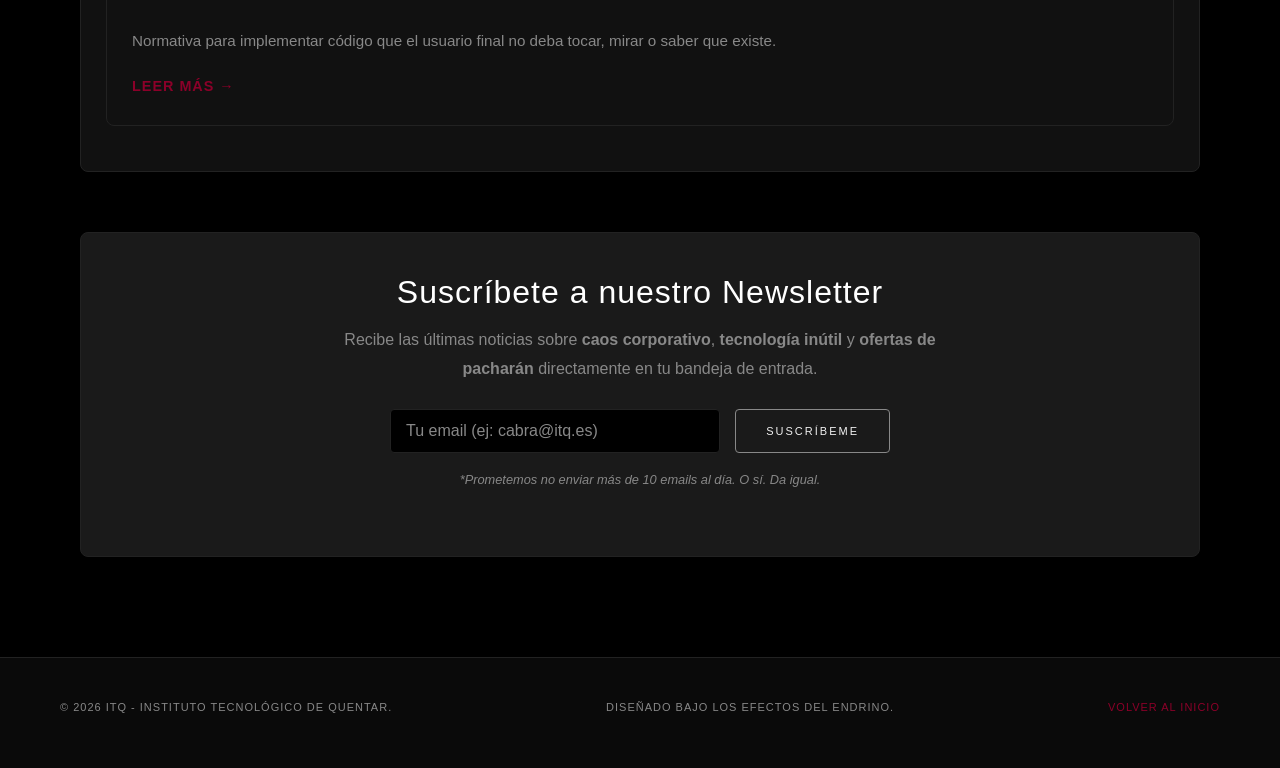
==== commit a13c8bcb: "Añadida Instrucción Técnica ITQ-404: Normativa para código con interacción mínima del usuario final " ====
--- a/blog/index.html
+++ b/blog/index.html
@@ -19,6 +19,7 @@
             <a href="../index.html#soluciones">Soluciones</a>
             <a href="../index.html#contacto">Contacto</a>
             <a href="index.html" class="active">Blog</a>
+            <a href="itq-404.html">ITQ-404</a>
         </nav>
     </header>
 
@@ -142,6 +143,16 @@
                         <h3>El Framework P.A.C.H.A.R.A.N. ahora es compatible con Excel</h3>
                         <p>Guía para migrar tu código a hojas de cálculo.</p>
                         <span class="read-more">Leer más →</span>
+            <div class="article-card">
+                <a href="itq-404.html">
+                    <div class="article-card-content">
+                        <span class="category">Tecnología</span>
+                        <h3>Instrucción ITQ-404: Código con Interacción Mínima del Usuario</h3>
+                        <p>Normativa para implementar código que el usuario final no deba tocar, mirar o saber que existe.</p>
+                        <span class="read-more">Leer más →</span>
+                    </div>
+                </a>
+            </div>
                     </div>
                 </a>
             </div>
--- a/styles/blog.css
+++ b/styles/blog.css
@@ -848,3 +848,76 @@
 .article-card:nth-child(4) { animation-delay: 0.4s; }
 .article-card:nth-child(5) { animation-delay: 0.5s; }
 .article-card:nth-child(6) { animation-delay: 0.6s; }
+
+/* ITQ-404 Specific Styles */
+.itq-warning {
+    background: rgba(139, 0, 41, 0.15);
+    border-left: 4px solid var(--pacharan-red);
+    padding: 15px;
+    margin: 20px 0;
+    border-radius: 0 8px 8px 0;
+    font-size: 1rem;
+}
+
+.itq-warning strong {
+    color: var(--pacharan-red);
+}
+
+.itq-principle {
+    background: var(--bg-light-card);
+    border: 1px solid var(--border-color);
+    border-radius: 8px;
+    padding: 20px;
+    margin: 20px 0;
+}
+
+.itq-principle h4 {
+    color: var(--pacharan-red);
+    margin-bottom: 10px;
+    font-size: 1.2rem;
+}
+
+.itq-table {
+    width: 100%;
+    border-collapse: collapse;
+    margin: 20px 0;
+    font-family: 'Courier New', monospace;
+    background: var(--bg-light-card);
+    border-radius: 8px;
+    overflow: hidden;
+}
+
+.itq-table th,
+.itq-table td {
+    border: 1px solid var(--border-color);
+    padding: 12px;
+    text-align: left;
+}
+
+.itq-table th {
+    background: var(--bg-card);
+    color: var(--text-bright);
+    font-weight: 600;
+}
+
+.itq-table td {
+    color: var(--text-muted);
+}
+
+.itq-table tr:nth-child(even) {
+    background: rgba(255, 255, 255, 0.02);
+}
+
+.itq-signature {
+    text-align: right;
+    margin-top: 40px;
+    padding-top: 20px;
+    border-top: 1px solid var(--border-color);
+}
+
+.itq-signature .signature {
+    font-family: 'Brush Script MT', cursive;
+    font-size: 2rem;
+    color: var(--pacharan-red);
+    margin: 10px 0;
+}
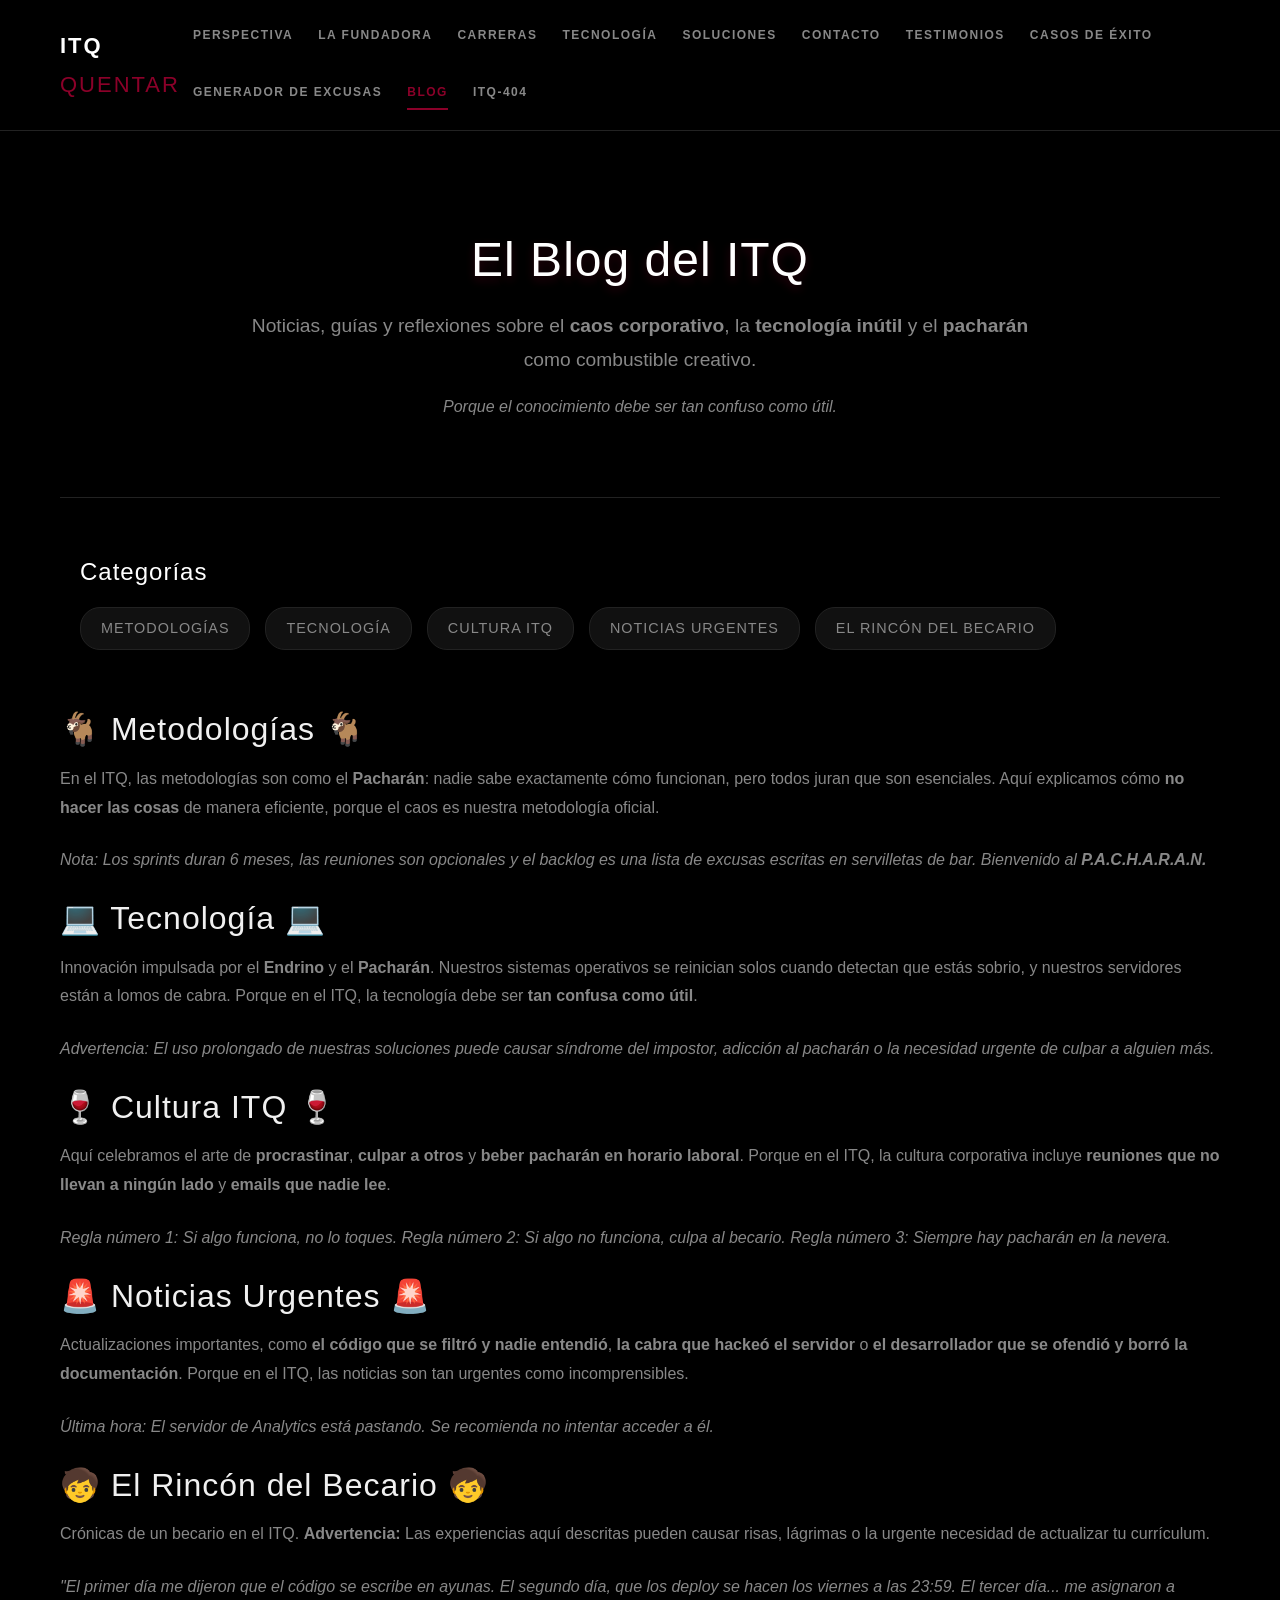
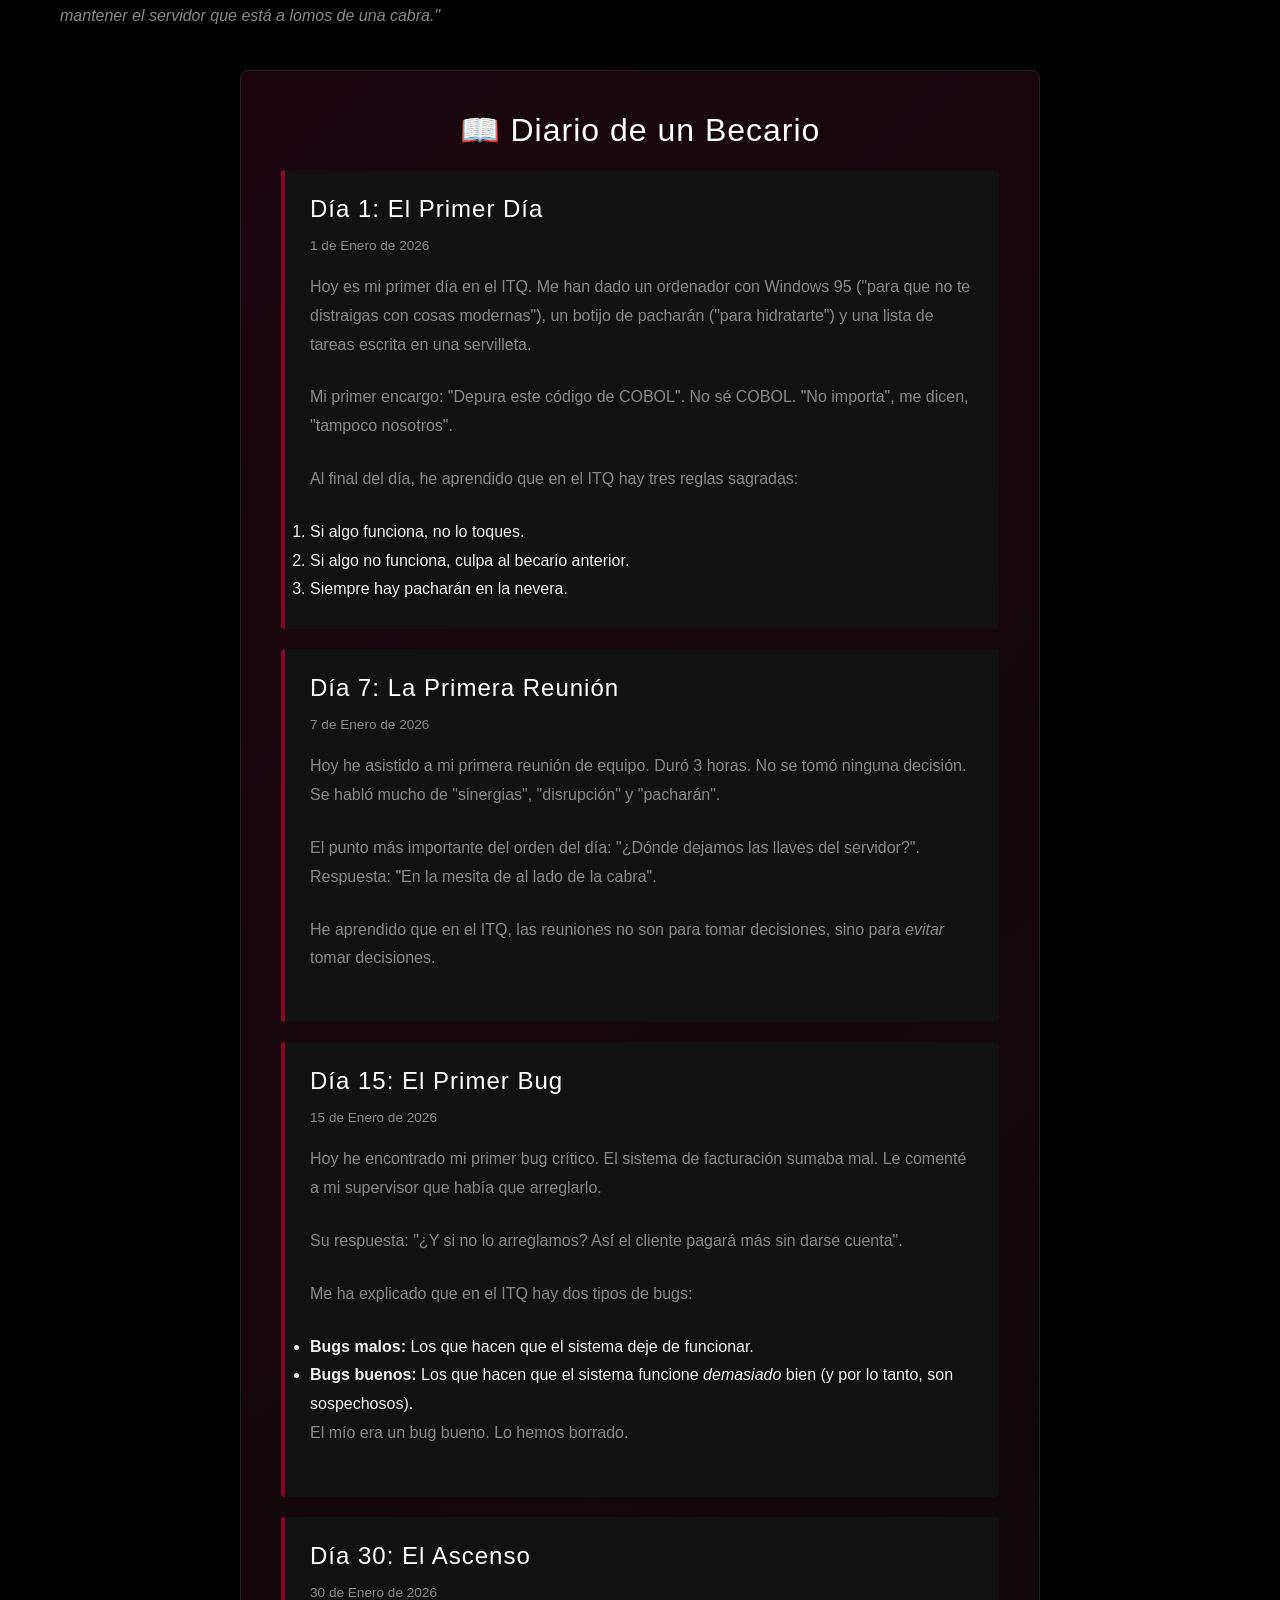
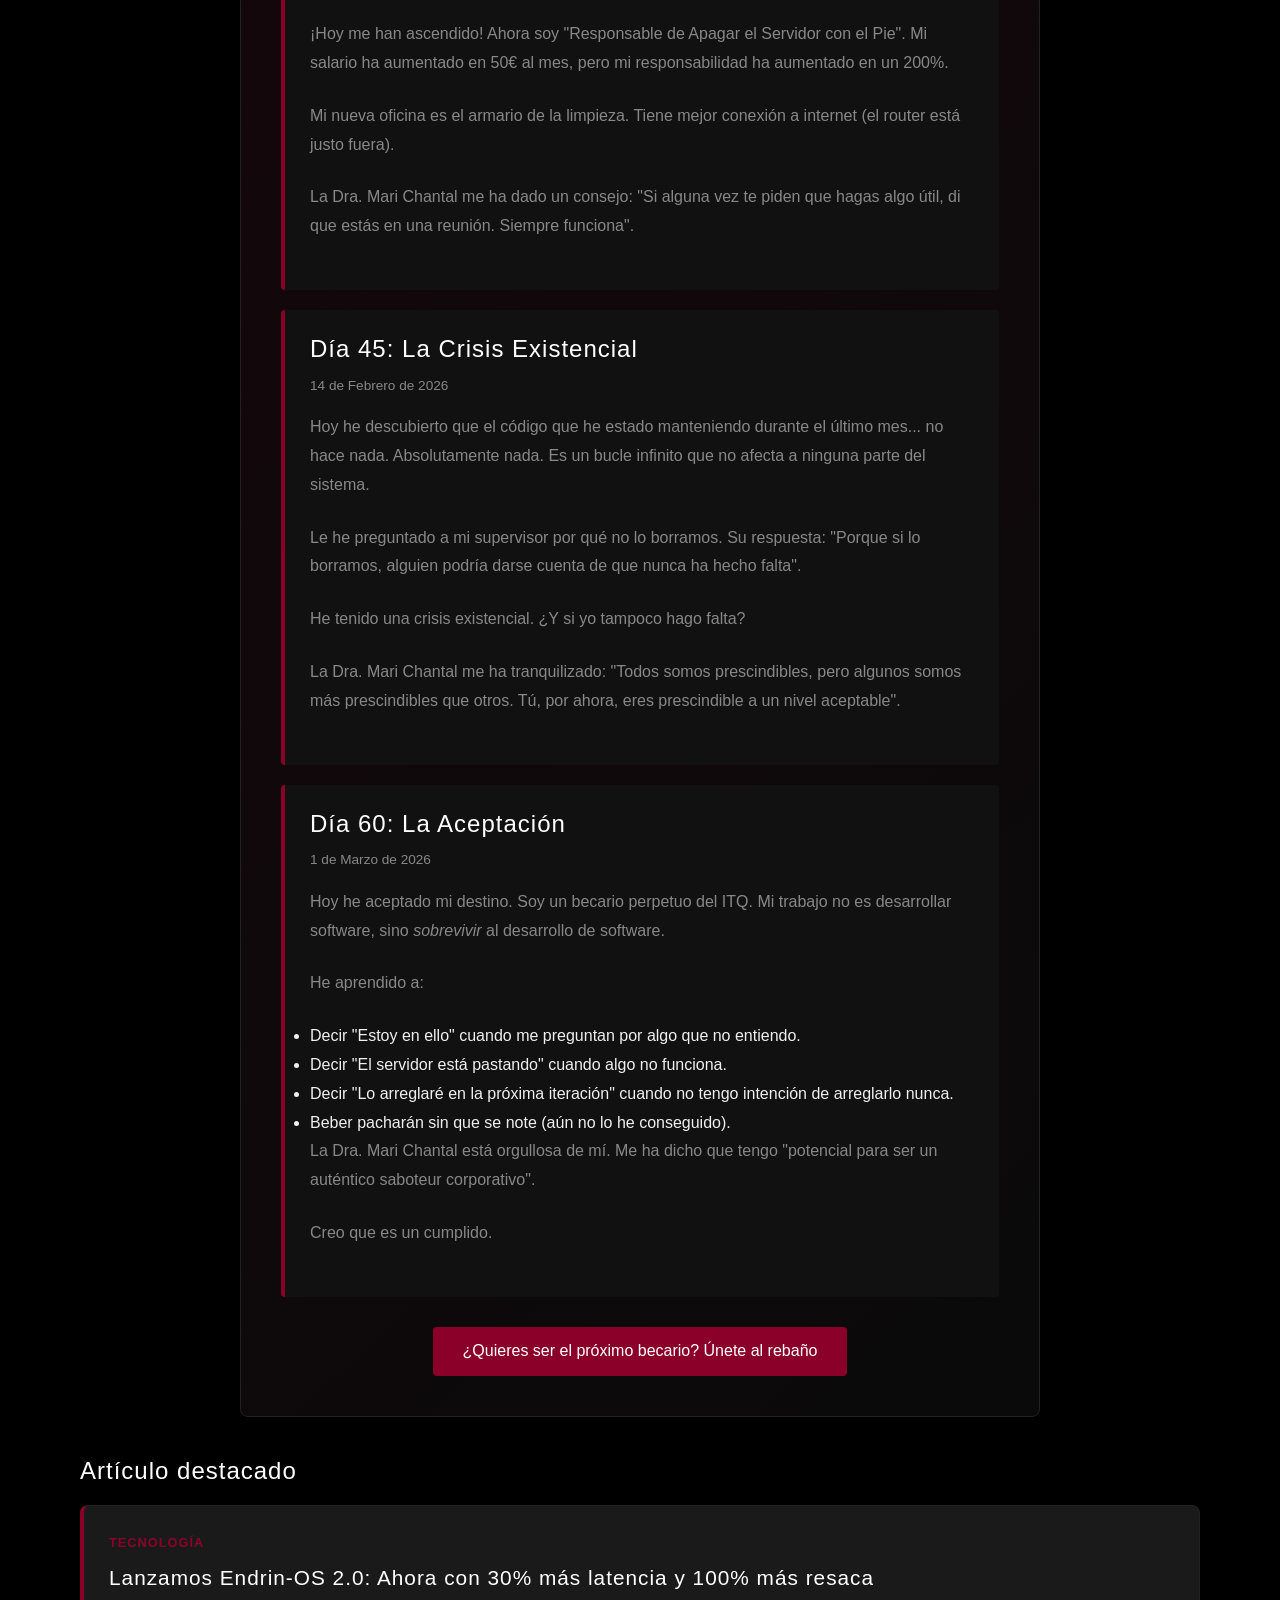
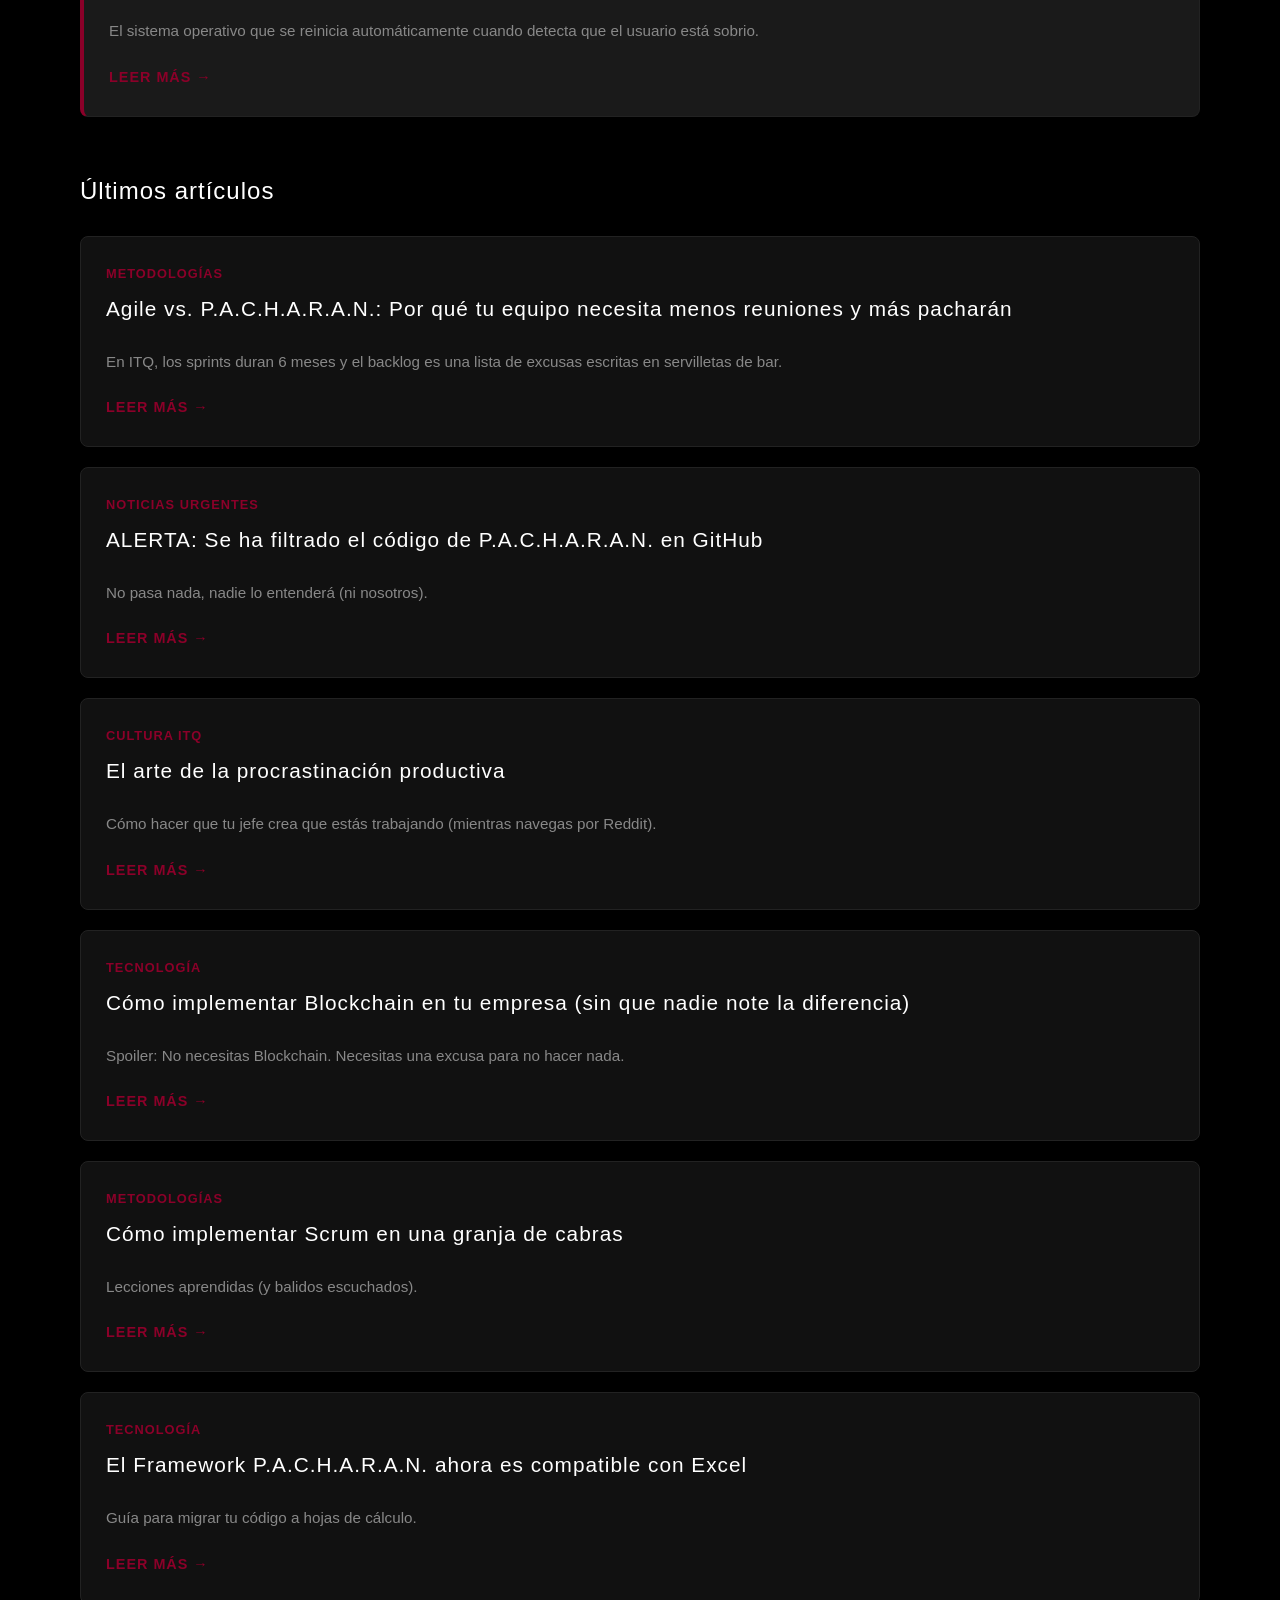
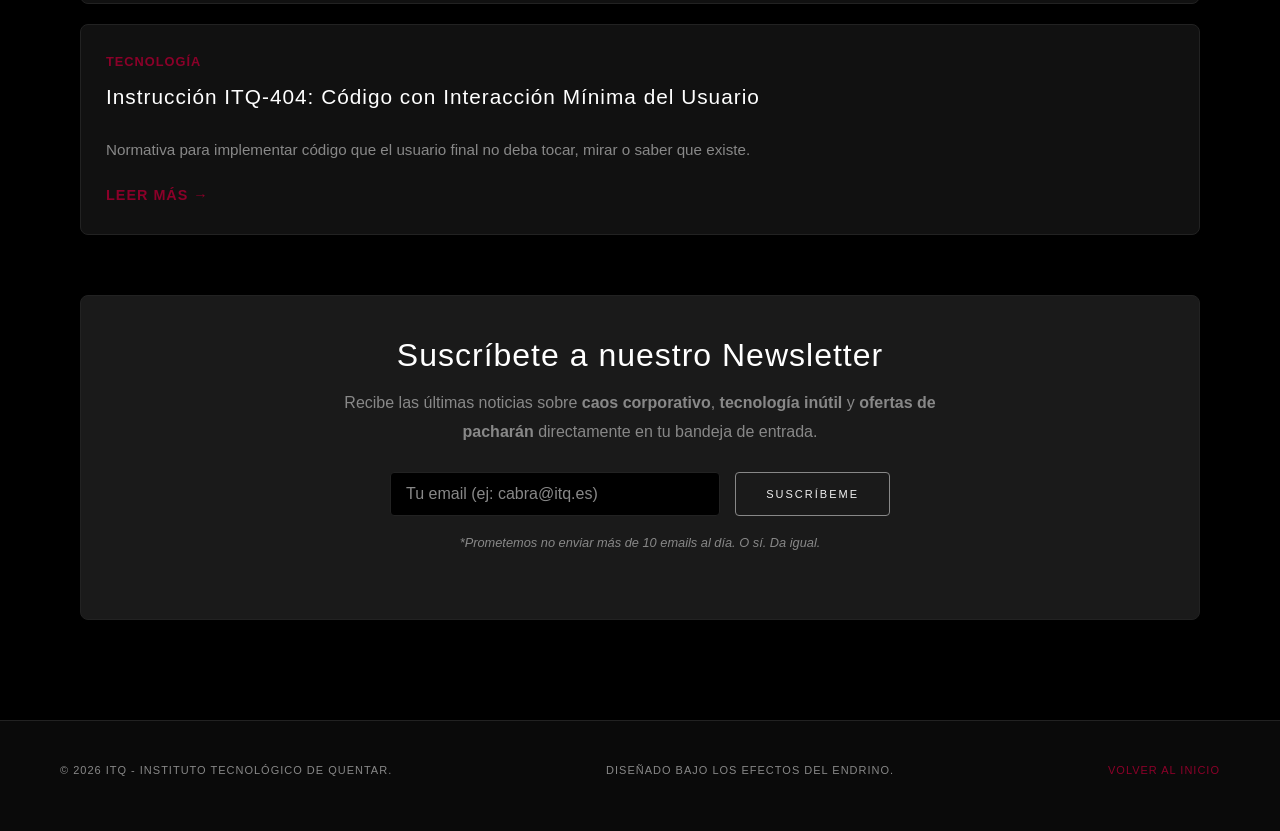
==== commit 4b5b5055: "Feat: Mejoras masivas en la web ITQ - Añadida sección de Testimonios de Clientes (falsos) con diseño" ====
--- a/blog/index.html
+++ b/blog/index.html
@@ -4,9 +4,90 @@
     <meta charset="UTF-8">
     <meta name="viewport" content="width=device-width, initial-scale=1.0">
     <meta name="description" content="Blog satírico del ITQ: Noticias, guías y reflexiones sobre el caos corporativo, la tecnología inútil y el pacharán como combustible creativo.">
+    <meta name="keywords" content="ITQ, Quentar, blog, sátira, pacharán, caos corporativo, tecnología, metodologías ágiles">
+    
+    <!-- Open Graph / SEO -->
+    <meta property="og:title" content="Blog | ITQ - Instituto Tecnológico de Quentar">
+    <meta property="og:description" content="Noticias, guías y reflexiones sobre el caos corporativo, la tecnología inútil y el pacharán como combustible creativo.">
+    <meta property="og:image" content="https://me1lopig.github.io/ITQweb/fundadora.jpg">
+    <meta property="og:url" content="https://me1lopig.github.io/ITQweb/blog/">
+    <meta property="og:type" content="website">
+    <meta name="twitter:card" content="summary_large_image">
+    <meta name="twitter:title" content="Blog ITQ - Instituto Tecnológico de Quentar">
+    <meta name="twitter:description" content="El blog más caótico sobre tecnología, metodologías inútiles y pacharán">
+    <meta name="twitter:image" content="https://me1lopig.github.io/ITQweb/fundadora.jpg">
+    
     <title>Blog | ITQ - Instituto Tecnológico de Quentar</title>
     <link rel="stylesheet" href="../styles/blog.css">
     <link rel="icon" type="image/svg+xml" href="../favicon.svg">
+    <style>
+        /* Estilos adicionales para el blog */
+        .becario-section {
+            background: linear-gradient(135deg, #1a050d 0%, #0a0a0a 100%);
+            border: 1px solid var(--border-color);
+            border-radius: 8px;
+            padding: 40px;
+            margin: 40px auto;
+            max-width: 800px;
+        }
+        
+        .becario-section h2 {
+            color: #fff;
+            margin-bottom: 20px;
+            text-align: center;
+        }
+        
+        .becario-article {
+            background: var(--bg-card);
+            border-left: 4px solid var(--pacharan-red);
+            padding: 25px;
+            margin-bottom: 20px;
+            border-radius: 4px;
+        }
+        
+        .becario-article h3 {
+            color: var(--text-bright);
+            margin-bottom: 10px;
+        }
+        
+        .becario-article .date {
+            color: var(--text-muted);
+            font-size: 0.85rem;
+            margin-bottom: 15px;
+            display: block;
+        }
+        
+        .becario-article p {
+            color: var(--text-muted);
+            line-height: 1.8;
+        }
+        
+        .becario-nav {
+            text-align: center;
+            margin-top: 30px;
+        }
+        
+        .becario-nav a {
+            display: inline-block;
+            padding: 10px 30px;
+            background: var(--pacharan-red);
+            color: #fff;
+            text-decoration: none;
+            border-radius: 4px;
+            transition: all 0.3s;
+        }
+        
+        .becario-nav a:hover {
+            background: var(--hover-red);
+            transform: scale(1.05);
+        }
+        
+        @media (max-width: 768px) {
+            .becario-section {
+                padding: 20px;
+            }
+        }
+    </style>
 </head>
 <body>
     <header class="blog-header">
@@ -18,6 +99,9 @@
             <a href="../index.html#tecnologia">Tecnología</a>
             <a href="../index.html#soluciones">Soluciones</a>
             <a href="../index.html#contacto">Contacto</a>
+            <a href="../index.html#testimonios">Testimonios</a>
+            <a href="../index.html#casos-exito">Casos de Éxito</a>
+            <a href="../js/excuses.html">Generador de Excusas</a>
             <a href="index.html" class="active">Blog</a>
             <a href="itq-404.html">ITQ-404</a>
         </nav>
@@ -37,6 +121,7 @@
                 <a href="#tecnologia" class="category-tag">Tecnología</a>
                 <a href="#cultura" class="category-tag">Cultura ITQ</a>
                 <a href="#noticias" class="category-tag">Noticias Urgentes</a>
+                <a href="#becario" class="category-tag">El Rincón del Becario</a>
             </div>
         </div>
 
@@ -64,6 +149,86 @@
             <p><em>Última hora: El servidor de Analytics está pastando. Se recomienda no intentar acceder a él.</em></p>
         </section>
 
+        <section id="becario" class="section">
+            <h2>🧒 El Rincón del Becario 🧒</h2>
+            <p>Crónicas de un becario en el ITQ. <strong>Advertencia:</strong> Las experiencias aquí descritas pueden causar risas, lágrimas o la urgente necesidad de actualizar tu currículum.</p>
+            <p><em>"El primer día me dijeron que el código se escribe en ayunas. El segundo día, que los deploy se hacen los viernes a las 23:59. El tercer día... me asignaron a mantener el servidor que está a lomos de una cabra."</em></p>
+        </section>
+
+        <div class="becario-section">
+            <h2>📖 Diario de un Becario</h2>
+            
+            <div class="becario-article">
+                <h3>Día 1: El Primer Día</h3>
+                <span class="date">1 de Enero de 2026</span>
+                <p>Hoy es mi primer día en el ITQ. Me han dado un ordenador con Windows 95 ("para que no te distraigas con cosas modernas"), un botijo de pacharán ("para hidratarte") y una lista de tareas escrita en una servilleta.</p>
+                <p>Mi primer encargo: "Depura este código de COBOL". No sé COBOL. "No importa", me dicen, "tampoco nosotros".</p>
+                <p>Al final del día, he aprendido que en el ITQ hay tres reglas sagradas:</p>
+                <ol>
+                    <li>Si algo funciona, no lo toques.</li>
+                    <li>Si algo no funciona, culpa al becario anterior.</li>
+                    <li>Siempre hay pacharán en la nevera.</li>
+                </ol>
+            </div>
+            
+            <div class="becario-article">
+                <h3>Día 7: La Primera Reunión</h3>
+                <span class="date">7 de Enero de 2026</span>
+                <p>Hoy he asistido a mi primera reunión de equipo. Duró 3 horas. No se tomó ninguna decisión. Se habló mucho de "sinergias", "disrupción" y "pacharán".</p>
+                <p>El punto más importante del orden del día: "¿Dónde dejamos las llaves del servidor?". Respuesta: "En la mesita de al lado de la cabra".</p>
+                <p>He aprendido que en el ITQ, las reuniones no son para tomar decisiones, sino para <em>evitar</em> tomar decisiones.</p>
+            </div>
+            
+            <div class="becario-article">
+                <h3>Día 15: El Primer Bug</h3>
+                <span class="date">15 de Enero de 2026</span>
+                <p>Hoy he encontrado mi primer bug crítico. El sistema de facturación sumaba mal. Le comenté a mi supervisor que había que arreglarlo.</p>
+                <p>Su respuesta: "¿Y si no lo arreglamos? Así el cliente pagará más sin darse cuenta".</p>
+                <p>Me ha explicado que en el ITQ hay dos tipos de bugs:</p>
+                <ul>
+                    <li><strong>Bugs malos:</strong> Los que hacen que el sistema deje de funcionar.</li>
+                    <li><strong>Bugs buenos:</strong> Los que hacen que el sistema funcione <em>demasiado</em> bien (y por lo tanto, son sospechosos).</li>
+                </ul>
+                <p>El mío era un bug bueno. Lo hemos borrado.</p>
+            </div>
+            
+            <div class="becario-article">
+                <h3>Día 30: El Ascenso</h3>
+                <span class="date">30 de Enero de 2026</span>
+                <p>¡Hoy me han ascendido! Ahora soy "Responsable de Apagar el Servidor con el Pie". Mi salario ha aumentado en 50€ al mes, pero mi responsabilidad ha aumentado en un 200%.</p>
+                <p>Mi nueva oficina es el armario de la limpieza. Tiene mejor conexión a internet (el router está justo fuera).</p>
+                <p>La Dra. Mari Chantal me ha dado un consejo: "Si alguna vez te piden que hagas algo útil, di que estás en una reunión. Siempre funciona".</p>
+            </div>
+            
+            <div class="becario-article">
+                <h3>Día 45: La Crisis Existencial</h3>
+                <span class="date">14 de Febrero de 2026</span>
+                <p>Hoy he descubierto que el código que he estado manteniendo durante el último mes... no hace nada. Absolutamente nada. Es un bucle infinito que no afecta a ninguna parte del sistema.</p>
+                <p>Le he preguntado a mi supervisor por qué no lo borramos. Su respuesta: "Porque si lo borramos, alguien podría darse cuenta de que nunca ha hecho falta".</p>
+                <p>He tenido una crisis existencial. ¿Y si yo tampoco hago falta?</p>
+                <p>La Dra. Mari Chantal me ha tranquilizado: "Todos somos prescindibles, pero algunos somos más prescindibles que otros. Tú, por ahora, eres prescindible a un nivel aceptable".</p>
+            </div>
+            
+            <div class="becario-article">
+                <h3>Día 60: La Aceptación</h3>
+                <span class="date">1 de Marzo de 2026</span>
+                <p>Hoy he aceptado mi destino. Soy un becario perpetuo del ITQ. Mi trabajo no es desarrollar software, sino <em>sobrevivir</em> al desarrollo de software.</p>
+                <p>He aprendido a:</p>
+                <ul>
+                    <li>Decir "Estoy en ello" cuando me preguntan por algo que no entiendo.</li>
+                    <li>Decir "El servidor está pastando" cuando algo no funciona.</li>
+                    <li>Decir "Lo arreglaré en la próxima iteración" cuando no tengo intención de arreglarlo nunca.</li>
+                    <li>Beber pacharán sin que se note (aún no lo he conseguido).</li>
+                </ul>
+                <p>La Dra. Mari Chantal está orgullosa de mí. Me ha dicho que tengo "potencial para ser un auténtico saboteur corporativo".</p>
+                <p>Creo que es un cumplido.</p>
+            </div>
+            
+            <div class="becario-nav">
+                <a href="../index.html#carreras">¿Quieres ser el próximo becario? Únete al rebaño</a>
+            </div>
+        </div>
+
         <div class="featured-article">
             <h2>Artículo destacado</h2>
             <div class="article-card featured">
@@ -143,6 +308,10 @@
                         <h3>El Framework P.A.C.H.A.R.A.N. ahora es compatible con Excel</h3>
                         <p>Guía para migrar tu código a hojas de cálculo.</p>
                         <span class="read-more">Leer más →</span>
+                    </div>
+                </a>
+            </div>
+
             <div class="article-card">
                 <a href="itq-404.html">
                     <div class="article-card-content">
@@ -150,9 +319,6 @@
                         <h3>Instrucción ITQ-404: Código con Interacción Mínima del Usuario</h3>
                         <p>Normativa para implementar código que el usuario final no deba tocar, mirar o saber que existe.</p>
                         <span class="read-more">Leer más →</span>
-                    </div>
-                </a>
-            </div>
                     </div>
                 </a>
             </div>
@@ -174,5 +340,27 @@
         <div>Diseñado bajo los efectos del endrino.</div>
         <div><a href="../index.html">Volver al inicio</a></div>
     </footer>
+
+    <script>
+        // Mobile menu toggle
+        document.querySelector('.blog-header .mobile-menu-btn').addEventListener('click', function() {
+            const nav = document.querySelector('.blog-header nav');
+            nav.style.display = nav.style.display === 'flex' ? 'none' : 'flex';
+        });
+
+        // Smooth scroll for navigation
+        document.querySelectorAll('a[href^="#"]').forEach(anchor => {
+            anchor.addEventListener('click', function (e) {
+                e.preventDefault();
+                const target = document.querySelector(this.getAttribute('href'));
+                if (target) {
+                    target.scrollIntoView({
+                        behavior: 'smooth',
+                        block: 'start'
+                    });
+                }
+            });
+        });
+    </script>
 </body>
 </html>
